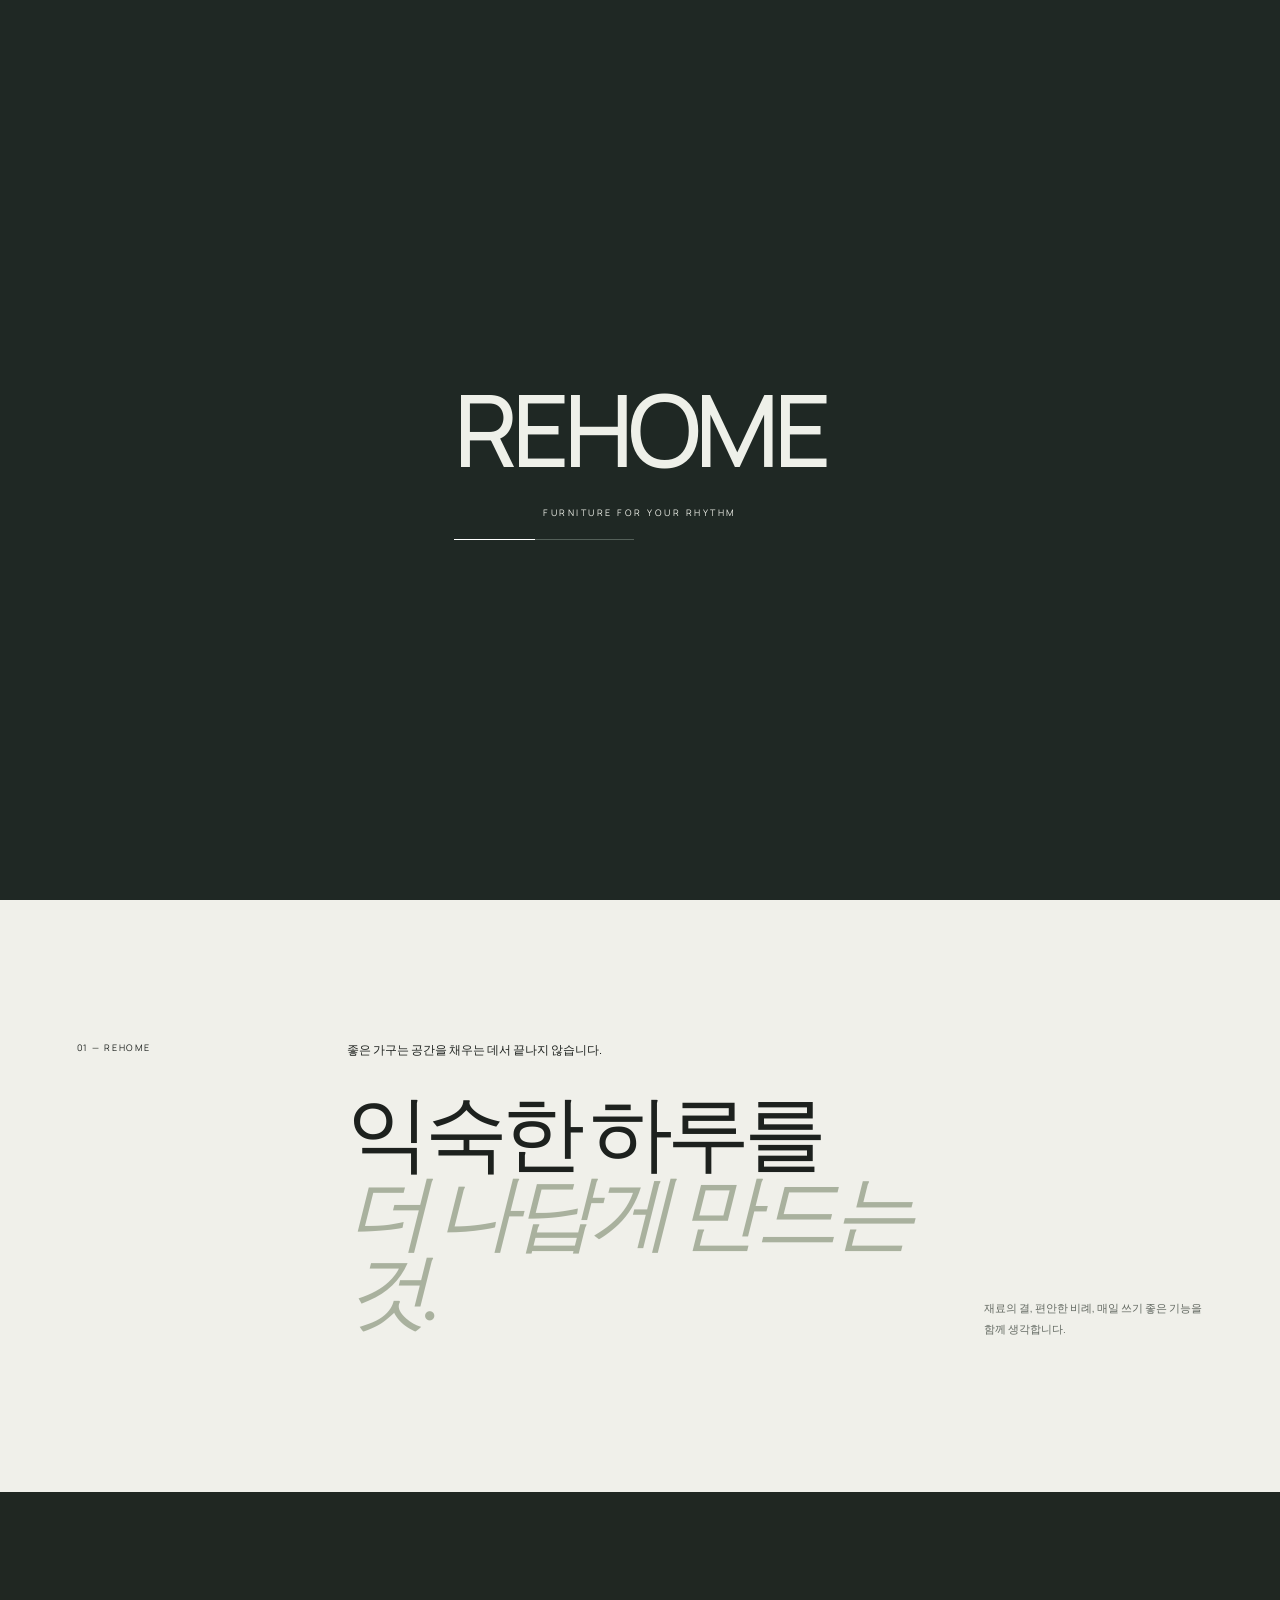
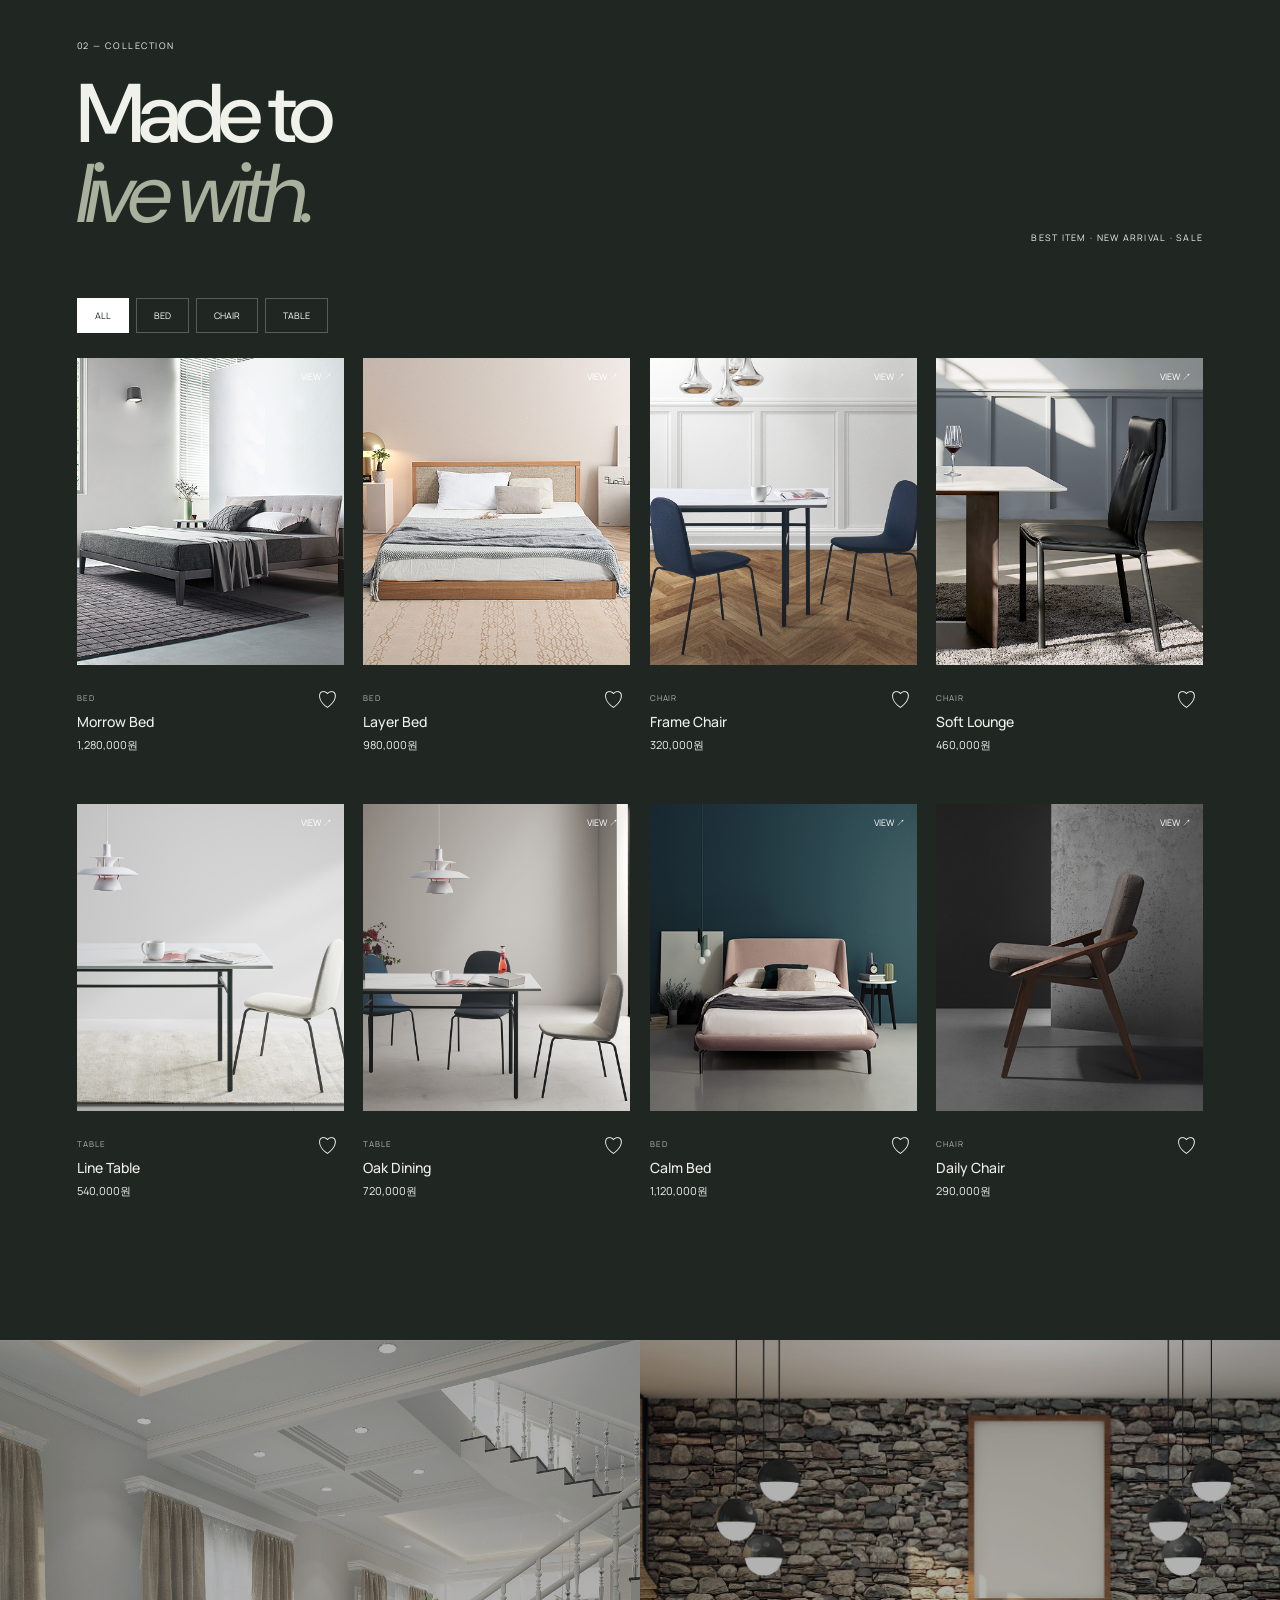
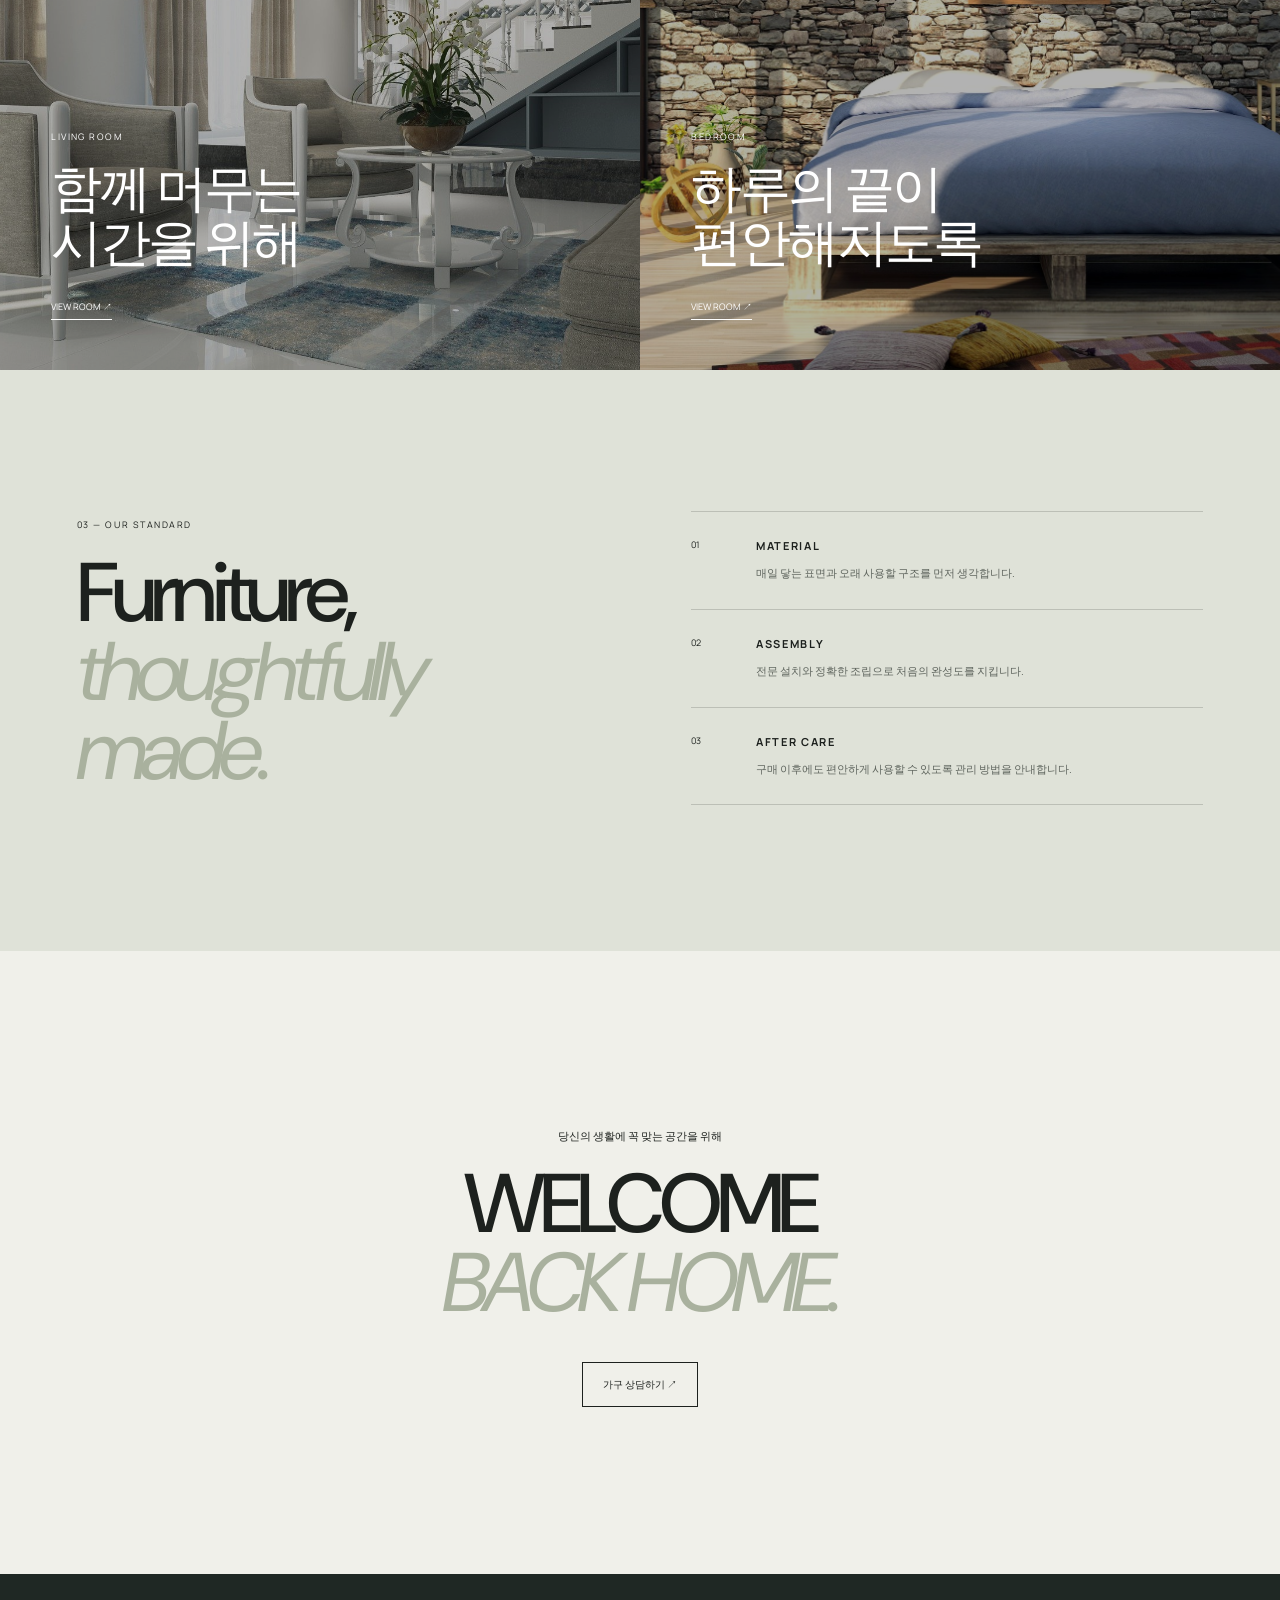
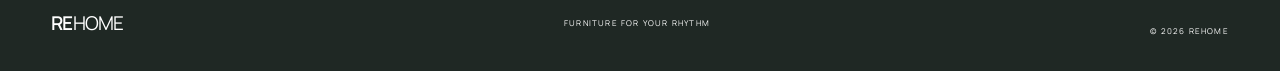
==== index.html @ 57d4fcdf "Deploy restored ReHome shopping flow" ====
<!doctype html><html lang="ko"><head><meta charset="UTF-8"><meta name="viewport" content="width=device-width,initial-scale=1"><meta name="description" content="일상에 자연스럽게 머무는 가구, REHOME 포트폴리오 쇼케이스"><title>REHOME — Furniture for your rhythm</title><link rel="stylesheet" href="styles.css"></head><body>
<div class="loader" aria-hidden="true"><div><strong>REHOME</strong><p>FURNITURE FOR YOUR RHYTHM</p><i></i></div></div>
<header><a class="logo" href="#top">RE<span>HOME</span></a><nav aria-label="주요 메뉴"><a href="#collection">COLLECTION</a><a href="#rooms">ROOMS</a><a href="#story">OUR STORY</a></nav><div class="header-actions"><button class="saved-open" type="button" aria-label="찜 목록 보기">WISHLIST <span>0</span></button><button class="cart-open" type="button" aria-label="장바구니 열기">CART <span>0</span></button><button class="menu" type="button" aria-label="모바일 메뉴 열기">MENU</button></div></header>
<div class="mobile-nav" aria-hidden="true"><button type="button">CLOSE ×</button><nav><a href="#collection">COLLECTION</a><a href="#rooms">ROOMS</a><a href="#story">OUR STORY</a></nav></div>
<main>
  <section class="hero" id="top"><img src="assets/main4.jpg" alt="REHOME 거실 컬렉션"><div class="shade"></div><div class="hero-copy"><span>REHOME · LIVING COLLECTION</span><h1>MAKE ROOM<br>FOR <em>YOUR LIFE.</em></h1><p>집이 나다운 리듬을 찾는 곳이 되도록.<br>오래 머물고 싶은 가구를 제안합니다.</p><a href="#collection">SHOP THE COLLECTION ↓</a></div><div class="hero-note">DESIGNED FOR<br>EVERYDAY LIVING</div></section>
  <section class="intro" id="story"><span>01 — REHOME</span><div><p>좋은 가구는 공간을 채우는 데서 끝나지 않습니다.</p><h2>익숙한 하루를<br><em>더 나답게 만드는 것.</em></h2></div><p class="intro-note">재료의 결, 편안한 비례, 매일 쓰기 좋은 기능을 함께 생각합니다.</p></section>
  <section class="collection" id="collection"><div class="section-head"><div><span>02 — COLLECTION</span><h2>Made to<br><em>live with.</em></h2></div><p>BEST ITEM · NEW ARRIVAL · SALE</p></div><div class="filters" role="group" aria-label="상품 필터"><button class="active" data-filter="ALL">ALL</button><button data-filter="BED">BED</button><button data-filter="CHAIR">CHAIR</button><button data-filter="TABLE">TABLE</button></div><div class="product-grid" aria-live="polite"></div></section>
  <section class="rooms" id="rooms"><article><img src="assets/livingroom1.jpg" alt="거실 가구 스타일링" loading="lazy"><div><span>LIVING ROOM</span><h3>함께 머무는<br>시간을 위해</h3><button type="button" data-room="LIVING">VIEW ROOM ↗</button></div></article><article><img src="assets/bedroom1.jpg" alt="침실 가구 스타일링" loading="lazy"><div><span>BEDROOM</span><h3>하루의 끝이<br>편안해지도록</h3><button type="button" data-room="BED">VIEW ROOM ↗</button></div></article></section>
  <section class="promise"><div><span>03 — OUR STANDARD</span><h2>Furniture,<br><em>thoughtfully made.</em></h2></div><ol><li><span>01</span><div><h3>MATERIAL</h3><p>매일 닿는 표면과 오래 사용할 구조를 먼저 생각합니다.</p></div></li><li><span>02</span><div><h3>ASSEMBLY</h3><p>전문 설치와 정확한 조립으로 처음의 완성도를 지킵니다.</p></div></li><li><span>03</span><div><h3>AFTER CARE</h3><p>구매 이후에도 편안하게 사용할 수 있도록 관리 방법을 안내합니다.</p></div></li></ol></section>
  <section class="closing"><p>당신의 생활에 꼭 맞는 공간을 위해</p><h2>WELCOME<br><em>BACK HOME.</em></h2><a href="mailto:rlaqja9199@naver.com?subject=REHOME%20Furniture%20Consultation">가구 상담하기 ↗</a></section>
</main>
<footer><a class="logo" href="#top">RE<span>HOME</span></a><p>FURNITURE FOR YOUR RHYTHM</p><span>© 2026 REHOME</span></footer>
<div class="product-modal" aria-hidden="true"><button class="modal-bg" type="button" aria-label="닫기"></button><div class="modal-card"><button class="modal-close" type="button">CLOSE ×</button><img src="" alt=""><div><a class="detail-back" href="#collection">← COLLECTION</a><span></span><h2></h2><p class="modal-price"></p><small>공간과 생활 방식에 맞는 배치와 제품 조합을 상담해드립니다.</small><div class="quantity"><button type="button" data-qty="minus" aria-label="수량 줄이기">−</button><output>1</output><button type="button" data-qty="plus" aria-label="수량 늘리기">＋</button></div><div class="modal-actions"><button class="modal-save" type="button">♡ WISHLIST</button><button class="add-cart" type="button">ADD TO CART</button></div></div></div></div>
<aside class="cart-drawer" aria-hidden="true"><div class="cart-head"><div><span>SHOPPING BAG</span><h2>장바구니</h2></div><button class="cart-close" type="button" aria-label="장바구니 닫기">CLOSE ×</button></div><div class="cart-items"></div><div class="cart-empty"><p>장바구니가 비어 있습니다.</p><a href="#collection">상품 둘러보기</a></div><div class="cart-summary"><div><span>상품 합계</span><strong class="cart-subtotal">0원</strong></div><p>배송비는 포트폴리오 데모에서 계산하지 않습니다.</p><button class="checkout" type="button">주문 확인</button></div></aside><button class="cart-overlay" type="button" aria-label="장바구니 닫기"></button>
<div class="toast" role="status" aria-live="polite"></div><script src="app.js"></script></body></html>
---- styles.css ----
@import url('https://fonts.googleapis.com/css2?family=DM+Sans:wght@400;500;600&family=Manrope:wght@400;500;600&display=swap');:root{--ink:#1d211e;--paper:#f0f0ea;--sage:#a9b19e;--line:rgba(29,33,30,.18)}*{box-sizing:border-box}html{scroll-behavior:smooth}body{margin:0;min-width:320px;background:var(--paper);color:var(--ink);font-family:Manrope,'Noto Sans KR',sans-serif}body.locked{overflow:hidden}a{color:inherit;text-decoration:none}button{font:inherit}img{display:block;max-width:100%}.loader{position:fixed;inset:0;z-index:100;display:grid;place-items:center;background:#1f2824;color:#eef0e9;transition:opacity .8s,visibility .8s}.loader.hidden{opacity:0;visibility:hidden}.loader div{text-align:center}.loader strong{font-size:clamp(42px,8vw,100px);font-weight:500;letter-spacing:-.06em}.loader p{font-size:9px;letter-spacing:.28em}.loader i{display:block;width:180px;height:1px;margin-top:20px;background:#546059;overflow:hidden}.loader i:after{content:'';display:block;width:45%;height:100%;background:#fff;animation:loading 2s ease-in-out}@keyframes loading{from{transform:translateX(-110%)}to{transform:translateX(230%)}}header{position:absolute;z-index:20;top:0;left:0;right:0;display:grid;grid-template-columns:1fr auto 1fr;align-items:center;padding:24px clamp(18px,4vw,60px);border-bottom:1px solid rgba(255,255,255,.3);color:#fff}.logo{font-size:19px;font-weight:600;letter-spacing:-.04em}.logo span{font-weight:400}header nav{display:flex;gap:30px;font-size:9px;letter-spacing:.15em}.header-actions{justify-self:end}.saved-open,.menu{border:0;background:none;color:inherit;font-size:9px;letter-spacing:.12em;cursor:pointer}.saved-open span{display:inline-grid;place-items:center;width:20px;height:20px;margin-left:6px;border:1px solid currentColor;border-radius:50%}.menu{display:none}.mobile-nav{position:fixed;inset:0;z-index:50;display:flex;visibility:hidden;flex-direction:column;padding:25px;background:#1f2824;color:#fff;opacity:0;transition:.35s}.mobile-nav.open{visibility:visible;opacity:1}.mobile-nav>button{align-self:flex-end;border:0;background:none;color:#fff}.mobile-nav nav{display:flex;flex:1;flex-direction:column;justify-content:center;gap:20px;font-size:12vw}.hero{position:relative;height:100svh;min-height:680px;background:#333;color:#fff}.hero>img{width:100%;height:100%;object-fit:cover}.shade{position:absolute;inset:0;background:linear-gradient(90deg,rgba(10,16,13,.7),rgba(10,16,13,.06) 65%),linear-gradient(0deg,rgba(0,0,0,.32),transparent 45%)}.hero-copy{position:absolute;left:clamp(20px,7vw,105px);top:50%;transform:translateY(-40%)}.hero-copy>span,.hero-note{font-size:9px;letter-spacing:.18em}.hero h1,.intro h2,.collection h2,.promise h2,.closing h2{margin:20px 0;font-family:'DM Sans',sans-serif;font-size:clamp(58px,9.2vw,140px);font-weight:500;line-height:.83;letter-spacing:-.07em}.hero h1 em,.intro h2 em,.collection h2 em,.promise h2 em,.closing h2 em{font-weight:400;color:var(--sage)}.hero-copy p{font-size:12px;line-height:1.9}.hero-copy a{display:inline-block;margin-top:20px;font-size:9px;letter-spacing:.13em}.hero-note{position:absolute;right:clamp(20px,4vw,60px);bottom:35px}.intro,.collection,.promise{padding:clamp(80px,11vw,160px) clamp(18px,6vw,90px)}.intro{display:grid;grid-template-columns:.45fr 1.2fr .45fr;gap:4vw;align-items:start}.intro>span,.section-head span,.promise>div>span{font-size:9px;letter-spacing:.17em}.intro>div>p{margin:0 0 35px;font-size:12px}.intro h2,.collection h2,.promise h2,.closing h2{font-size:clamp(42px,6.5vw,96px);line-height:.95}.intro-note{align-self:end;color:#626861;font-size:11px;line-height:1.9}.collection{background:#202722;color:#eff1ea}.section-head{display:flex;justify-content:space-between;align-items:end}.section-head p{font-size:9px;letter-spacing:.14em}.filters{display:flex;gap:7px;margin:45px 0 25px}.filters button{padding:10px 17px;border:1px solid rgba(255,255,255,.25);background:transparent;color:#fff;font-size:9px;cursor:pointer}.filters button.active{background:#fff;color:#202722}.product-grid{display:grid;grid-template-columns:repeat(4,1fr);gap:4vw 1.5vw}.product-image{position:relative;width:100%;padding:0;border:0;background:#485049;overflow:hidden;cursor:pointer}.product-image img{width:100%;aspect-ratio:1/1.15;object-fit:cover;transition:transform .7s}.product-image:hover img{transform:scale(1.035)}.product-image i{position:absolute;right:12px;top:12px;color:#fff;font-size:9px;font-style:normal}.product-meta{display:flex;justify-content:space-between;padding-top:14px}.product-meta span{font-size:8px;color:#aeb5ad;letter-spacing:.12em}.product-meta h3{margin:6px 0;font-size:14px;font-weight:500}.product-meta p{margin:0;font-size:11px}.product-meta button{align-self:start;border:0;background:none;color:#fff;font-size:21px;cursor:pointer}.product-meta button.active{color:#c6d2b7}.rooms{display:grid;grid-template-columns:1fr 1fr}.rooms article{position:relative;min-height:70vh;color:#fff;overflow:hidden}.rooms img{width:100%;height:100%;object-fit:cover;filter:brightness(.7);transition:transform .8s}.rooms article:hover img{transform:scale(1.025)}.rooms article>div{position:absolute;left:8%;bottom:8%}.rooms span{font-size:9px;letter-spacing:.16em}.rooms h3{margin:15px 0 25px;font-size:clamp(32px,4vw,62px);font-weight:500;line-height:1.05;letter-spacing:-.05em}.rooms button{padding:0 0 5px;border:0;border-bottom:1px solid;background:none;color:#fff;font-size:9px;cursor:pointer}.promise{display:grid;grid-template-columns:1fr 1fr;gap:8vw;background:#dfe2d8}.promise ol{margin:0;padding:0;list-style:none}.promise li{display:grid;grid-template-columns:50px 1fr;gap:15px;padding:26px 0;border-top:1px solid var(--line)}.promise li:last-child{border-bottom:1px solid var(--line)}.promise li>span{font-size:9px}.promise h3{margin:0 0 10px;font-size:11px;letter-spacing:.15em}.promise p{margin:0;color:#5e645d;font-size:11px;line-height:1.8}.closing{padding:clamp(90px,13vw,190px) 20px;text-align:center}.closing p{font-size:11px}.closing a{display:inline-block;margin-top:20px;padding:14px 20px;border:1px solid;font-size:10px}footer{display:flex;justify-content:space-between;align-items:end;padding:35px clamp(18px,4vw,60px);background:#1f2824;color:#fff}footer p,footer>span{font-size:8px;letter-spacing:.15em}.product-modal{position:fixed;inset:0;z-index:70;display:grid;visibility:hidden;place-items:center;padding:20px;opacity:0;transition:.3s}.product-modal.open{visibility:visible;opacity:1}.modal-bg{position:absolute;inset:0;border:0;background:rgba(10,14,12,.8)}.modal-card{position:relative;z-index:1;display:grid;grid-template-columns:1fr .8fr;width:min(840px,100%);max-height:88vh;background:#f0f0ea;overflow:auto}.modal-card>img{width:100%;height:100%;max-height:82vh;object-fit:cover}.modal-card>div{display:flex;flex-direction:column;justify-content:center;padding:clamp(30px,5vw,65px)}.modal-card>div>span{font-size:9px;letter-spacing:.15em}.modal-card h2{margin:15px 0 8px;font-size:38px;letter-spacing:-.04em}.modal-price{font-size:14px}.modal-card small{margin:30px 0;color:#60655f;line-height:1.8}.modal-save{width:max-content;padding:12px 17px;border:1px solid;background:transparent;cursor:pointer}.modal-close{position:absolute;right:14px;top:14px;z-index:2;border:0;background:none;font-size:9px;cursor:pointer}.toast{position:fixed;z-index:90;left:50%;bottom:25px;padding:11px 16px;background:#1f2824;color:#fff;font-size:10px;transform:translate(-50%,20px);opacity:0;transition:.3s}.toast.show{transform:translate(-50%,0);opacity:1}@media(max-width:900px){header{grid-template-columns:1fr auto}header nav,.saved-open{display:none}.menu{display:block}.intro{grid-template-columns:1fr}.intro-note{max-width:400px}.product-grid{grid-template-columns:repeat(2,1fr)}.promise{grid-template-columns:1fr}.modal-card{grid-template-columns:1fr 1fr}}@media(max-width:560px){header{padding:18px}.hero{min-height:620px}.hero h1{font-size:18vw}.hero-copy{top:48%}.intro,.collection,.promise{padding:75px 18px}.section-head{display:block}.section-head p{margin-top:25px}.filters{overflow-x:auto}.filters button{white-space:nowrap}.product-grid{grid-template-columns:1fr;gap:45px}.rooms{grid-template-columns:1fr}.rooms article{min-height:68vh}.closing h2{font-size:14vw}footer{align-items:start;gap:20px;flex-direction:column}.modal-card{display:block}.modal-card>img{height:45vh}}

.cart-open{border:0;background:none;color:inherit;font-size:9px;letter-spacing:.12em;cursor:pointer}.cart-open span{display:inline-grid;place-items:center;width:20px;height:20px;margin-left:6px;border:1px solid currentColor;border-radius:50%}.detail-back{width:max-content;margin-bottom:22px;font-size:9px;letter-spacing:.12em}.quantity{display:grid;grid-template-columns:38px 48px 38px;width:max-content;margin:4px 0 18px;border:1px solid var(--line)}.quantity button,.quantity output{display:grid;place-items:center;height:38px;border:0;background:transparent}.quantity button{cursor:pointer}.modal-actions{display:flex;gap:8px}.modal-actions button{min-height:42px;padding:0 16px;border:1px solid var(--ink);cursor:pointer}.modal-actions .add-cart{background:var(--ink);color:#fff}.cart-drawer{position:fixed;z-index:85;top:0;right:0;display:flex;width:min(480px,100%);height:100%;flex-direction:column;padding:28px;background:var(--paper);transform:translateX(102%);transition:transform .45s cubic-bezier(.76,0,.24,1)}.cart-drawer.open{transform:translateX(0)}.cart-head{display:flex;align-items:start;justify-content:space-between;padding-bottom:22px;border-bottom:1px solid var(--line)}.cart-head span{font-size:9px;letter-spacing:.15em}.cart-head h2{margin:7px 0 0;font-size:27px}.cart-close{border:0;background:none;font-size:9px;cursor:pointer}.cart-items{flex:1;overflow:auto}.cart-item{display:grid;grid-template-columns:100px 1fr;gap:16px;padding:18px 0;border-bottom:1px solid var(--line)}.cart-item img{width:100px;height:120px;object-fit:cover}.cart-item span{font-size:8px;letter-spacing:.13em;color:#697068}.cart-item h3{margin:7px 0;font-size:15px}.cart-item p{margin:0;font-size:11px}.cart-item-actions{display:flex;align-items:center;gap:8px;margin-top:16px}.cart-item-actions button,.cart-item-actions output{display:grid;place-items:center;min-width:26px;height:26px;border:1px solid var(--line);background:transparent;font-size:10px}.cart-item-actions button{cursor:pointer}.cart-item-actions .remove{margin-left:auto;border:0;text-decoration:underline}.cart-empty{display:grid;flex:1;place-items:center;text-align:center}.cart-empty p{color:#6b716a;font-size:12px}.cart-empty a{font-size:10px;text-decoration:underline}.cart-summary{padding-top:20px;border-top:1px solid var(--line)}.cart-summary>div{display:flex;justify-content:space-between}.cart-summary span,.cart-summary p{font-size:10px}.cart-summary p{color:#71766f}.checkout{width:100%;height:48px;margin-top:10px;border:0;background:var(--ink);color:#fff;cursor:pointer}.cart-overlay{position:fixed;inset:0;z-index:80;visibility:hidden;border:0;background:rgba(12,16,13,.6);opacity:0;transition:.35s}.cart-overlay.open{visibility:visible;opacity:1}.no-products{grid-column:1/-1;padding:80px 0;color:#b6bdb5;text-align:center;font-size:12px}@media(max-width:900px){.cart-open{display:inline-block}.header-actions{display:flex;align-items:center;gap:8px}}@media(max-width:560px){.modal-actions{display:grid}.cart-drawer{padding:20px}.cart-item{grid-template-columns:82px 1fr}.cart-item img{width:82px;height:100px}}
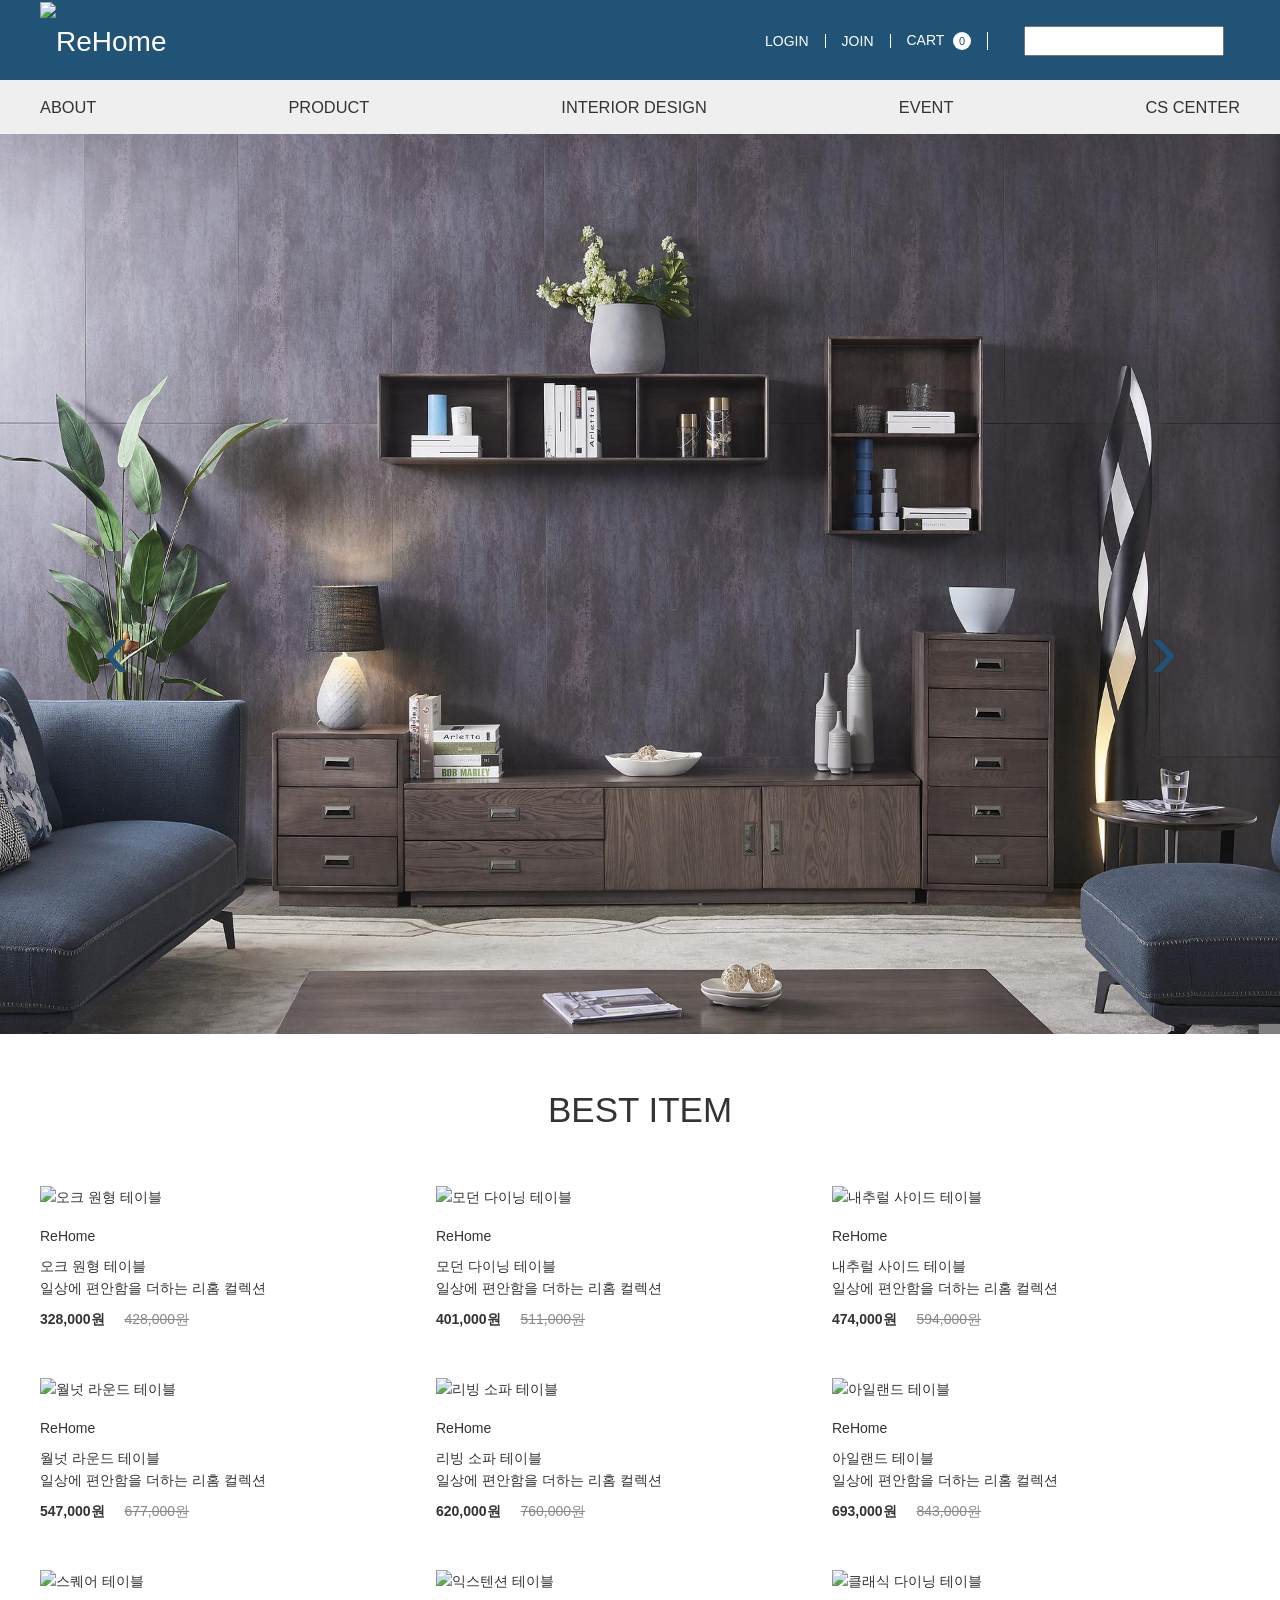
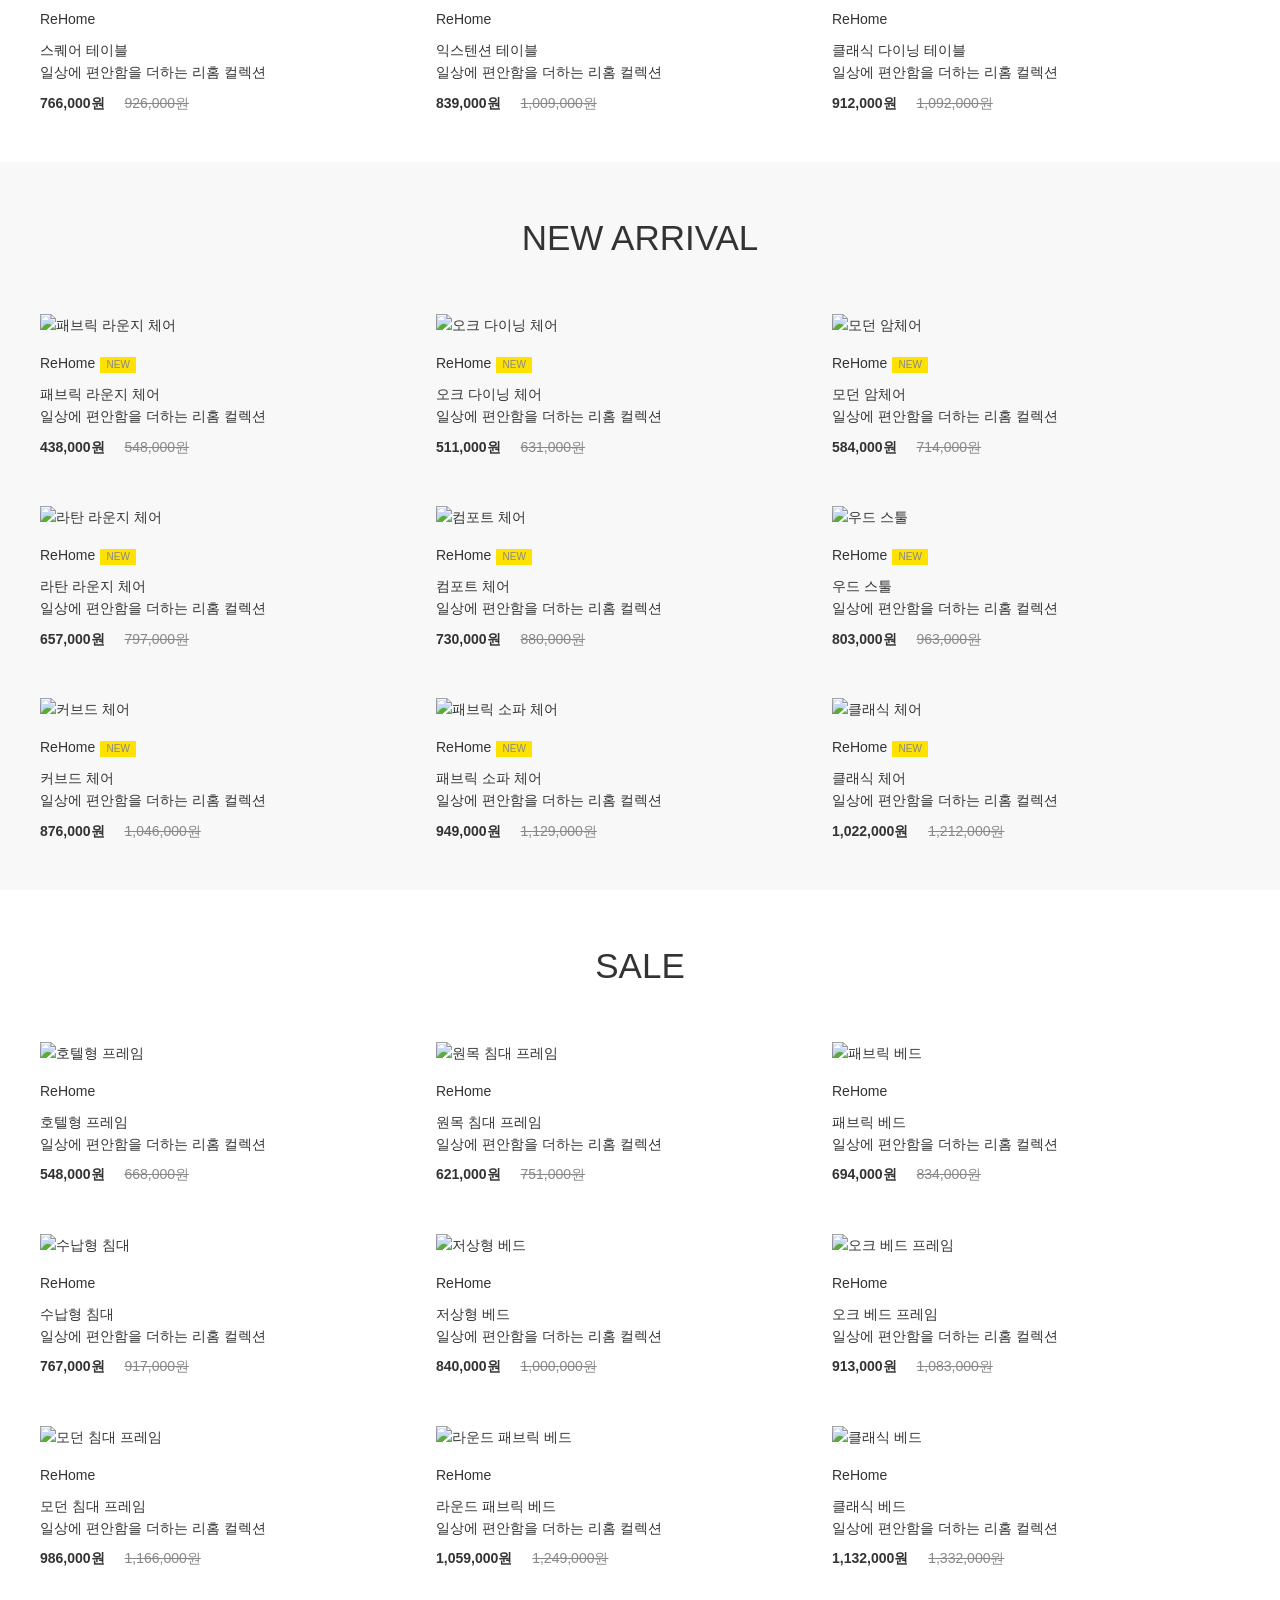
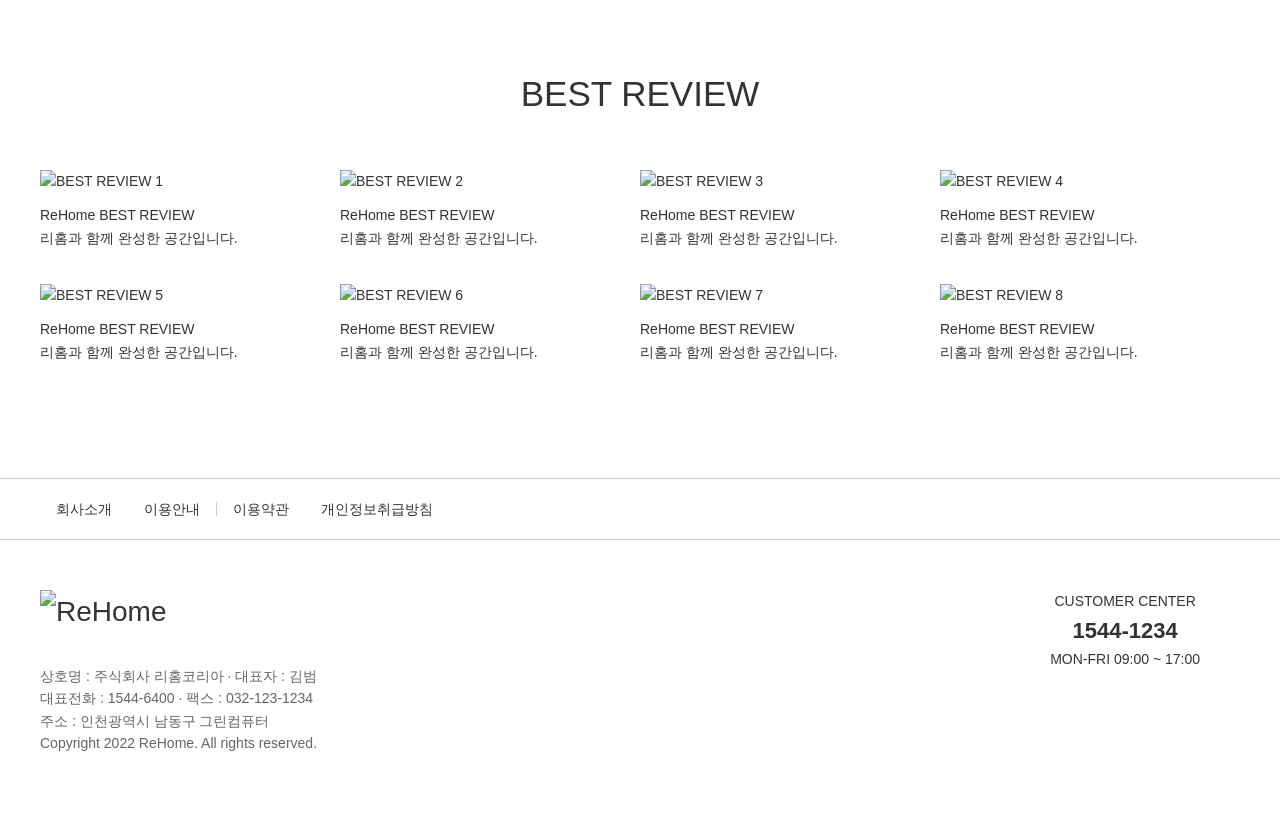
==== commit a410af58: "Restore original ReHome storefront" ====
--- a/index.html
+++ b/index.html
@@ -1,16 +1,6 @@
-<!doctype html><html lang="ko"><head><meta charset="UTF-8"><meta name="viewport" content="width=device-width,initial-scale=1"><meta name="description" content="일상에 자연스럽게 머무는 가구, REHOME 포트폴리오 쇼케이스"><title>REHOME — Furniture for your rhythm</title><link rel="stylesheet" href="styles.css"></head><body>
-<div class="loader" aria-hidden="true"><div><strong>REHOME</strong><p>FURNITURE FOR YOUR RHYTHM</p><i></i></div></div>
-<header><a class="logo" href="#top">RE<span>HOME</span></a><nav aria-label="주요 메뉴"><a href="#collection">COLLECTION</a><a href="#rooms">ROOMS</a><a href="#story">OUR STORY</a></nav><div class="header-actions"><button class="saved-open" type="button" aria-label="찜 목록 보기">WISHLIST <span>0</span></button><button class="cart-open" type="button" aria-label="장바구니 열기">CART <span>0</span></button><button class="menu" type="button" aria-label="모바일 메뉴 열기">MENU</button></div></header>
-<div class="mobile-nav" aria-hidden="true"><button type="button">CLOSE ×</button><nav><a href="#collection">COLLECTION</a><a href="#rooms">ROOMS</a><a href="#story">OUR STORY</a></nav></div>
-<main>
-  <section class="hero" id="top"><img src="assets/main4.jpg" alt="REHOME 거실 컬렉션"><div class="shade"></div><div class="hero-copy"><span>REHOME · LIVING COLLECTION</span><h1>MAKE ROOM<br>FOR <em>YOUR LIFE.</em></h1><p>집이 나다운 리듬을 찾는 곳이 되도록.<br>오래 머물고 싶은 가구를 제안합니다.</p><a href="#collection">SHOP THE COLLECTION ↓</a></div><div class="hero-note">DESIGNED FOR<br>EVERYDAY LIVING</div></section>
-  <section class="intro" id="story"><span>01 — REHOME</span><div><p>좋은 가구는 공간을 채우는 데서 끝나지 않습니다.</p><h2>익숙한 하루를<br><em>더 나답게 만드는 것.</em></h2></div><p class="intro-note">재료의 결, 편안한 비례, 매일 쓰기 좋은 기능을 함께 생각합니다.</p></section>
-  <section class="collection" id="collection"><div class="section-head"><div><span>02 — COLLECTION</span><h2>Made to<br><em>live with.</em></h2></div><p>BEST ITEM · NEW ARRIVAL · SALE</p></div><div class="filters" role="group" aria-label="상품 필터"><button class="active" data-filter="ALL">ALL</button><button data-filter="BED">BED</button><button data-filter="CHAIR">CHAIR</button><button data-filter="TABLE">TABLE</button></div><div class="product-grid" aria-live="polite"></div></section>
-  <section class="rooms" id="rooms"><article><img src="assets/livingroom1.jpg" alt="거실 가구 스타일링" loading="lazy"><div><span>LIVING ROOM</span><h3>함께 머무는<br>시간을 위해</h3><button type="button" data-room="LIVING">VIEW ROOM ↗</button></div></article><article><img src="assets/bedroom1.jpg" alt="침실 가구 스타일링" loading="lazy"><div><span>BEDROOM</span><h3>하루의 끝이<br>편안해지도록</h3><button type="button" data-room="BED">VIEW ROOM ↗</button></div></article></section>
-  <section class="promise"><div><span>03 — OUR STANDARD</span><h2>Furniture,<br><em>thoughtfully made.</em></h2></div><ol><li><span>01</span><div><h3>MATERIAL</h3><p>매일 닿는 표면과 오래 사용할 구조를 먼저 생각합니다.</p></div></li><li><span>02</span><div><h3>ASSEMBLY</h3><p>전문 설치와 정확한 조립으로 처음의 완성도를 지킵니다.</p></div></li><li><span>03</span><div><h3>AFTER CARE</h3><p>구매 이후에도 편안하게 사용할 수 있도록 관리 방법을 안내합니다.</p></div></li></ol></section>
-  <section class="closing"><p>당신의 생활에 꼭 맞는 공간을 위해</p><h2>WELCOME<br><em>BACK HOME.</em></h2><a href="mailto:rlaqja9199@naver.com?subject=REHOME%20Furniture%20Consultation">가구 상담하기 ↗</a></section>
-</main>
-<footer><a class="logo" href="#top">RE<span>HOME</span></a><p>FURNITURE FOR YOUR RHYTHM</p><span>© 2026 REHOME</span></footer>
-<div class="product-modal" aria-hidden="true"><button class="modal-bg" type="button" aria-label="닫기"></button><div class="modal-card"><button class="modal-close" type="button">CLOSE ×</button><img src="" alt=""><div><a class="detail-back" href="#collection">← COLLECTION</a><span></span><h2></h2><p class="modal-price"></p><small>공간과 생활 방식에 맞는 배치와 제품 조합을 상담해드립니다.</small><div class="quantity"><button type="button" data-qty="minus" aria-label="수량 줄이기">−</button><output>1</output><button type="button" data-qty="plus" aria-label="수량 늘리기">＋</button></div><div class="modal-actions"><button class="modal-save" type="button">♡ WISHLIST</button><button class="add-cart" type="button">ADD TO CART</button></div></div></div></div>
-<aside class="cart-drawer" aria-hidden="true"><div class="cart-head"><div><span>SHOPPING BAG</span><h2>장바구니</h2></div><button class="cart-close" type="button" aria-label="장바구니 닫기">CLOSE ×</button></div><div class="cart-items"></div><div class="cart-empty"><p>장바구니가 비어 있습니다.</p><a href="#collection">상품 둘러보기</a></div><div class="cart-summary"><div><span>상품 합계</span><strong class="cart-subtotal">0원</strong></div><p>배송비는 포트폴리오 데모에서 계산하지 않습니다.</p><button class="checkout" type="button">주문 확인</button></div></aside><button class="cart-overlay" type="button" aria-label="장바구니 닫기"></button>
-<div class="toast" role="status" aria-live="polite"></div><script src="app.js"></script></body></html>
+<!doctype html>
+<html lang="ko"><head><meta charset="UTF-8"><meta name="viewport" content="width=device-width,initial-scale=1"><title>ReHome</title><link rel="icon" href="favicon.ico"><link rel="stylesheet" href="css/reset.css"><link rel="stylesheet" href="css/style4.css"><link rel="stylesheet" href="static-runtime.css"><script defer src="static-app.js"></script></head>
+<body data-page="home"><div class="loadingio-spinner-pulse-m0y2l903lfs"><div class="ldio-hjjz7f51i9n"><div></div><div></div><div></div></div></div><div id="wrap"><div data-rehome-header></div><main>
+  <div id="slide_wrap"><div id="slide_group_view"><div id="slide_group"><img src="images/main4.jpg" alt="" class="slide_img is-active"><img src="images/main2.png" alt="" class="slide_img"><img src="images/main3.jpg" alt="" class="slide_img"><img src="images/main1.png" alt="" class="slide_img"></div></div><div id="slide_nav"><a href="#" class="prev" aria-label="Previous">‹</a><a href="#" class="next" aria-label="Next">›</a></div></div>
+  <section><article class="inner_contents"><div class="inner"><h2>BEST ITEM</h2><ul data-products="best"></ul></div></article><article class="inner_contents"><div class="inner"><h2>NEW ARRIVAL</h2><ul data-products="new"></ul></div></article><article class="inner_contents"><div class="inner"><h2>SALE</h2><ul data-products="sale"></ul></div></article><article class="review"><h2>BEST REVIEW</h2><ul class="review-static"></ul></article></section>
+</main><div data-rehome-footer></div></div></body></html>
--- a/css/style4.css
+++ b/css/style4.css
@@ -0,0 +1,2262 @@
+@import url("https://fonts.googleapis.com/css2?family=Noto+Sans+KR:wght@300;400&family=Noto+Serif+KR&display=swap");
+@-webkit-keyframes animation1 {
+  0% {
+    width: 0;
+  }
+  100% {
+    width: 65%;
+  }
+}
+@keyframes animation1 {
+  0% {
+    width: 0;
+  }
+  100% {
+    width: 65%;
+  }
+}
+
+@-webkit-keyframes animation2 {
+  0% {
+    opacity: 0;
+  }
+  100% {
+    opacity: 1;
+  }
+}
+
+@keyframes animation2 {
+  0% {
+    opacity: 0;
+  }
+  100% {
+    opacity: 1;
+  }
+}
+
+@keyframes animation3 {
+  0% {
+    top: 2%;
+  }
+  50% {
+    top: 2.5%;
+  }
+  100% {
+    top: 2%;
+  }
+}
+/* 로딩화면 */
+@keyframes ldio-hjjz7f51i9n-1 {
+
+  0% { top: 36px; height: 128px }
+
+  50% { top: 60px; height: 80px }
+
+  100% { top: 60px; height: 80px }
+
+}
+
+@keyframes ldio-hjjz7f51i9n-2 {
+
+  0% { top: 41.99999999999999px; height: 116.00000000000001px }
+
+  50% { top: 60px; height: 80px }
+
+  100% { top: 60px; height: 80px }
+
+}
+
+@keyframes ldio-hjjz7f51i9n-3 {
+
+  0% { top: 48px; height: 104px }
+
+  50% { top: 60px; height: 80px }
+
+  100% { top: 60px; height: 80px }
+
+}
+.loadingio-spinner-pulse-m0y2l903lfs {
+  position: absolute;
+  top: 50%;
+  left: 50%;
+  transform: translate(-50%,-50%);
+  z-index: 20;
+  background: transparent;
+}
+
+.ldio-hjjz7f51i9n div { position: absolute; width: 30px; }.ldio-hjjz7f51i9n div:nth-child(1) {
+
+  left: 35px;
+
+  background: #283345;
+
+  animation: ldio-hjjz7f51i9n-1 1s cubic-bezier(0,0.5,0.5,1) infinite;
+
+  animation-delay: -0.2s
+
+}
+
+.ldio-hjjz7f51i9n div:nth-child(2) {
+
+  left: 85px;
+
+  background: #8896ae;
+
+  animation: ldio-hjjz7f51i9n-2 1s cubic-bezier(0,0.5,0.5,1) infinite;
+
+  animation-delay: -0.1s
+
+}
+
+.ldio-hjjz7f51i9n div:nth-child(3) {
+
+  left: 135px;
+
+  background: #dbe2ee;
+
+  animation: ldio-hjjz7f51i9n-3 1s cubic-bezier(0,0.5,0.5,1) infinite;
+
+  animation-delay: undefineds
+
+}
+
+ 
+
+.loadingio-spinner-pulse-m0y2l903lfs {
+
+  width: 200px;
+
+  height: 200px;
+
+  display: inline-block;
+
+  overflow: hidden;
+
+  background: #ffffff;
+
+}
+
+.ldio-hjjz7f51i9n {
+
+  width: 100%;
+
+  height: 100%;
+
+  position: relative;
+
+  transform: translateZ(0) scale(1);
+
+  backface-visibility: hidden;
+
+  transform-origin: 0 0; /* see note above */
+
+}
+
+.ldio-hjjz7f51i9n div { box-sizing: content-box; }
+/* generated by https://loading.io/ */
+
+:root {
+  --main--color: #283345;
+}
+html{
+  width: 100%;
+}
+body {
+  font-family: 'Noto Sans KR', sans-serif;
+  line-height: 1.6;
+  color: #333;
+  font-size: 14px;
+  margin: 0 auto;
+  width: 100%;
+}
+#wrap { 
+  display: none;
+  opacity: 0;
+  width: 100%;
+  overflow: hidden;
+}
+
+.inner {
+  width: 100%;
+  max-width: 1200px;
+  margin: 0 auto;
+}
+
+.innerRoad {
+  width: 100%;
+  max-width: 1200px;
+  margin: 0 auto;
+  margin-top: 50px;
+  padding: 8px 0;
+  text-align: right;
+}
+
+header {
+  background-color: var(--main--color);
+  color: #fff;
+  height: 80px;
+  line-height: 80px;
+}
+
+header .inner {
+  display: -webkit-box;
+  display: -ms-flexbox;
+  display: flex;
+  -webkit-box-pack: justify;
+      -ms-flex-pack: justify;
+          justify-content: space-between;
+  -webkit-box-align: center;
+      -ms-flex-align: center;
+          align-items: center;
+}
+header .menu {
+  display: none;
+}
+header .inner h1 img {
+  vertical-align: middle;
+}
+
+header .inner ul {
+  display: -webkit-box;
+  display: -ms-flexbox;
+  display: flex;
+  -webkit-box-pack: justify;
+      -ms-flex-pack: justify;
+          justify-content: space-between;
+  -webkit-box-align: center;
+      -ms-flex-align: center;
+          align-items: center;
+}
+
+header .inner ul li {
+  padding: 0 16px;
+  line-height: 14px;
+}
+
+header .inner ul li:not(:last-child) {
+  border-right: 1px solid #fff;
+}
+
+main {
+  position: relative;
+}
+
+main nav {
+  position: fixed;
+  background: #EFEFEF;
+  width: 100%;
+  top: 80px;
+  z-index: 10;
+}
+
+main nav.on {
+  opacity: 0.6;
+}
+
+main nav:hover {
+  opacity: 1;
+}
+
+main nav #navBar {
+  display: -webkit-box;
+  display: -ms-flexbox;
+  display: flex;
+  -webkit-box-orient: horizontal;
+  -webkit-box-direction: normal;
+      -ms-flex-direction: row;
+          flex-direction: row;
+  -webkit-box-pack: justify;
+      -ms-flex-pack: justify;
+          justify-content: space-between;
+  -ms-flex-wrap: nowrap;
+      flex-wrap: nowrap;
+  -webkit-box-align: center;
+      -ms-flex-align: center;
+          align-items: center;
+  padding: 14px 0;
+  width: 100%;
+}
+
+main nav #navBar .menuList {
+  position: relative;
+}
+
+main nav #navBar .menuList:hover .hideMenu {
+  display: block;
+}
+
+main nav #navBar .menuList:hover::after {
+  display: block;
+  /* z-index: 15; */
+}
+
+main nav #navBar .menuList::after {
+  content: "";
+  display: block;
+  position: absolute;
+  width: 100%;
+  height: 2px;
+  background: #205375;
+  bottom: -10px;
+  display: none;
+}
+
+main nav #navBar .menuList .hideMenu {
+  position: absolute;
+  width: 200px;
+  height: auto;
+  background: #EFEFEF;
+  padding: 30px;
+  top: 20px;
+  left: -30px;
+  display: none;
+}
+
+main nav #navBar .menuList .hideMenu li {
+  padding: 10px 0;
+}
+
+main #slide_wrap {
+  width: 100%;
+  height: 100vh;
+  display: -webkit-box;
+  display: -ms-flexbox;
+  display: flex;
+  -webkit-box-pack: center;
+      -ms-flex-pack: center;
+          justify-content: center;
+  -webkit-box-align: center;
+      -ms-flex-align: center;
+          align-items: center;
+  overflow: hidden;
+  position: relative;
+}
+
+main #slide_wrap #slide_group_view {
+  position: relative;
+  width: 100%;
+  height: 100%;
+}
+
+main #slide_wrap #slide_group {
+  width: 100%;
+  height: 100%;
+  position: absolute;
+  top: 0;
+  left: 0;
+  -webkit-transition: 0.5s;
+  transition: 0.5s;
+  -webkit-transition-duration: 0.8s;
+          transition-duration: 0.8s;
+}
+
+main #slide_wrap .slide_img {
+  width: 100%;
+  height: 100%;
+  position: absolute;
+  top: 50%;
+  left: 0;
+  -webkit-transform: translateY(-50%);
+          transform: translateY(-50%);
+}
+
+main #slide_wrap #slide_nav {
+  position: absolute;
+  left: 50%;
+  top: 50%;
+  -webkit-transform: translate(-50%, -50%);
+          transform: translate(-50%, -50%);
+  width: 100%;
+}
+
+main #slide_wrap #slide_nav a {
+  font-size: 82px;
+}
+
+main #slide_wrap #slide_nav .prev {
+  position: absolute;
+  top: 50%;
+  left: 8%;
+  color: var(--main--color);
+}
+main #slide_wrap #slide_nav .prev:hover {
+  transform: scale(1.2);
+  transition: 0.4s;
+}
+
+main #slide_wrap #slide_nav .next {
+  position: absolute;
+  top: 50%;
+  right: 8%;
+  color: var(--main--color);
+}
+main #slide_wrap #slide_nav .next:hover {
+  transform: scale(1.2);
+  transition: 0.4s cubic-bezier(0.175, 0.885, 0.32, 1.275);
+}
+
+main aside {
+  position: fixed;
+  z-index: 2;
+  top: 35%;
+  right: 0;
+  margin: 0 20px;
+  width: 100px;
+  display: -webkit-box;
+  display: -ms-flexbox;
+  display: flex;
+  -webkit-box-orient: vertical;
+  -webkit-box-direction: normal;
+      -ms-flex-direction: column;
+          flex-direction: column;
+  -webkit-box-pack: center;
+      -ms-flex-pack: center;
+          justify-content: center;
+  -ms-flex-wrap: nowrap;
+      flex-wrap: nowrap;
+  -webkit-box-align: center;
+      -ms-flex-align: center;
+          align-items: center;
+}
+
+main aside h4 {
+  text-align: center;
+  font-weight: bold;
+}
+
+main aside ul {
+  width: 100%;
+}
+
+main aside ul li {
+  width: 100%;
+  padding: 5.33333px;
+}
+
+main aside ul li img {
+  width: 100%;
+}
+
+main aside button {
+  outline: none;
+  background: #b6b6b6;
+  border: none;
+  padding: 4px 10px;
+  color: #fff;
+  cursor: pointer;
+}
+
+main .inner_contents #tableMainImg {
+  background: url("../images/main_table.png") no-repeat center 45%/cover;
+  width: 100%;
+  height: 500px;
+}
+
+main .inner_contents #tableMainImg > p {
+  color: #fff;
+  text-shadow: 3px 3px 5px black;
+  padding-top: 50px;
+  font-size: 56px;
+}
+
+main .inner_contents #chairMainImg {
+  background: url("../images/main_chair.png") no-repeat center 45%/cover;
+  width: 100%;
+  height: 500px;
+}
+
+main .inner_contents #chairMainImg > p {
+  color: #fff;
+  text-shadow: 3px 3px 5px black;
+  padding-top: 50px;
+  font-size: 56px;
+}
+
+main .inner_contents #bedMainImg {
+  background: url("../images/main_bed.png") no-repeat center 45%/cover;
+  width: 100%;
+  height: 500px;
+}
+
+main .inner_contents #bedMainImg > p {
+  color: #fff;
+  text-shadow: 3px 3px 5px black;
+  padding-top: 50px;
+  font-size: 56px;
+}
+
+main .inner_contents h2 {
+  text-align: center;
+  padding: 48px 0;
+  font-size: 35px;
+}
+
+main .inner_contents ul {
+  display: -webkit-box;
+  display: -ms-flexbox;
+  display: flex;
+  -webkit-box-orient: horizontal;
+  -webkit-box-direction: normal;
+      -ms-flex-direction: row;
+          flex-direction: row;
+  -webkit-box-pack: justify;
+      -ms-flex-pack: justify;
+          /* justify-content: space-between; */
+  -ms-flex-wrap: wrap;
+      flex-wrap: wrap;
+  -webkit-box-align: center;
+      -ms-flex-align: center;
+          align-items: center;
+  width: 100%;
+}
+
+main .inner_contents ul li {
+  width: 30%;
+  margin-bottom: 48px;
+}
+main .inner_contents ul li:nth-child(3n+2){
+  margin-left: 3%;
+  margin-right: 3%;
+}
+
+main .inner_contents ul li .hideImg {
+  overflow: hidden;
+}
+
+main .inner_contents ul li .hideImg img {
+  width: 100%;
+}
+
+main .inner_contents ul li:hover .hideImg img {
+  -webkit-transform: scale(1.1);
+          transform: scale(1.1);
+  -webkit-transition: 0.5s;
+  transition: 0.5s;
+}
+/* main .inner_contents ul li:hover img {
+  -webkit-transform: scale(1.1);
+          transform: scale(1.1);
+  -webkit-transition: 0.5s;
+  transition: 0.5s;
+} */
+
+main .inner_contents ul li .text {
+  margin-top: 16px;
+}
+
+main .inner_contents ul li .text h4 {
+  margin-bottom: 8px;
+}
+/* best -span (주문폭주) */
+main .inner_contents ul li .text h4 .orderEx {
+  margin-left: 5px;
+}
+main .inner_contents ul li .text h4 .orderEx img {
+  vertical-align: middle;
+}
+/* new Arrival 신상 -span */
+main .inner_contents ul li .text h4 .newItem {
+  background: rgb(255, 225, 0);
+  color: #888;
+  /* text-shadow: 1px 1px 1px #333; */
+  margin-left: 5px;
+  display: inline-block;
+  width: 36px;
+  height: 16px;
+  text-align: center;
+  font-size: 10px;
+}
+
+main .inner_contents ul li .text .price {
+  font-weight: 600;
+  margin-top: 8px;
+}
+
+main .inner_contents ul li .text .price span {
+  font-weight: 500;
+  margin-left: 16px;
+  text-decoration: line-through;
+  color: #888;
+}
+
+/* 세일상품 상품가격 color */
+main .inner_contents ul li .text .saleItem {
+  font-weight: 600;
+  margin-top: 8px;
+  color: red;
+}
+main .inner_contents ul li .text .saleItem span {
+  font-weight: 500;
+  margin-left: 16px;
+  text-decoration: line-through;
+  color: #888;
+}
+
+main .inner_contents:nth-child(2) {
+  background-color: #f8f8f8;
+}
+
+main .review h2 {
+  text-align: center;
+  padding: 48px 0;
+  font-size: 35px;
+}
+
+main .review ul {
+  display: -webkit-box;
+  display: -ms-flexbox;
+  display: flex;
+  -webkit-box-orient: horizontal;
+  -webkit-box-direction: normal;
+      -ms-flex-direction: row;
+          flex-direction: row;
+  -webkit-box-pack: justify;
+      -ms-flex-pack: justify;
+          justify-content: space-between;
+  -ms-flex-wrap: wrap;
+      flex-wrap: wrap;
+  -webkit-box-align: center;
+      -ms-flex-align: center;
+          align-items: center;
+}
+
+main .review ul li {
+  width: 25%;
+  position: relative;
+}
+
+main .review ul li:hover .reviewText {
+  opacity: 1;
+  -webkit-transition: 0.5s;
+  transition: 0.5s;
+}
+
+main .review ul li:hover img {
+  -webkit-transform: scale(1.1);
+          transform: scale(1.1);
+  -webkit-transition: 0.5s;
+  transition: 0.5s;
+}
+
+main .review ul li .hideImg {
+  overflow: hidden;
+}
+
+main .review ul li .hideImg img {
+  width: 100%;
+}
+
+main .review ul li .reviewText {
+  width: 100%;
+  text-align: center;
+  position: absolute;
+  top: 50%;
+  left: 50%;
+  -webkit-transform: translate(-50%, -50%);
+          transform: translate(-50%, -50%);
+  font-size: 16.8px;
+  padding: 32px;
+  opacity: 0;
+  color: #fff;
+  text-shadow: 3px 3px 5px #333;
+}
+
+main .review ul li .reviewText h4 {
+  font-size: 28px;
+  padding: 16px 0;
+}
+
+main #greetings #greetingsImg {
+  background: url("../images/furniture.png") center 45%/cover no-repeat;
+  -webkit-filter: grayscale(100%);
+          filter: grayscale(100%);
+  width: 100%;
+  height: 200px;
+}
+
+main #greetings #greetingsImg p {
+  color: #fff;
+  text-shadow: 3px 3px 5px black;
+  padding-top: 50px;
+  font-size: 28px;
+}
+
+main #greetings #brandStoryImg {
+  background: url("../images/brandStoryImg.jpg") center 60%/cover no-repeat;
+  width: 100%;
+  height: 200px;
+}
+
+main #greetings #brandStoryImg p {
+  color: #fff;
+  text-shadow: 3px 3px 5px black;
+  padding-top: 50px;
+  font-size: 28px;
+}
+
+main #greetings #greetingsContent {
+  display: -webkit-box;
+  display: -ms-flexbox;
+  display: flex;
+  -webkit-box-orient: horizontal;
+  -webkit-box-direction: normal;
+      -ms-flex-direction: row;
+          flex-direction: row;
+  -webkit-box-pack: justify;
+      -ms-flex-pack: justify;
+          justify-content: space-between;
+  -ms-flex-wrap: nowrap;
+      flex-wrap: nowrap;
+  -webkit-box-align: center;
+      -ms-flex-align: center;
+          align-items: center;
+  width: 100%;
+  margin-top: 48px;
+}
+
+main #greetings #greetingsContent #greetingsText {
+  width: 55%;
+}
+
+main #greetings #greetingsContent #greetingsText h2 {
+  font-size: 42px;
+  padding-top: 16px 0;
+  font-weight: bold;
+}
+
+main #greetings #greetingsContent #greetingsText > h3 {
+  font-size: 28px;
+  padding: 16px 0;
+}
+
+main #greetings #greetingsContent #greetingsText > h3::before {
+  content: "";
+  display: block;
+  width: 65%;
+  height: 2px;
+  background: var(--main--color);
+  -webkit-transform: translateY(-20px);
+          transform: translateY(-20px);
+  -webkit-animation: animation1 0.8s;
+          animation: animation1 0.8s;
+}
+
+main #greetings #greetingsContent #greetingsText p {
+  font-size: 16.8px;
+}
+
+main #greetings #greetingsContent #greetingsText #brandStoryText {
+  width: 100%;
+  height: 40vh;
+  position: relative;
+}
+
+main #greetings #greetingsContent #greetingsText #brandStoryText li {
+  width: 300px;
+  height: 300px;
+  border-radius: 50%;
+  background: #2833455b;
+  position: absolute;
+  text-align: center;
+  padding: 48px;
+  color: #fff;
+  text-shadow: 3px 3px 5px #888;
+  -webkit-transform: translateX(-20%);
+          transform: translateX(-20%);
+  margin-top: 48px;
+}
+
+main #greetings #greetingsContent #greetingsText #brandStoryText li:nth-child(1) {
+  left: 40%;
+  -webkit-animation: animation2 1.5s;
+          animation: animation2 1.5s;
+}
+
+main #greetings #greetingsContent #greetingsText #brandStoryText li:nth-child(2) {
+  left: 78%;
+  -webkit-animation: animation2 2s;
+          animation: animation2 2s;
+}
+
+main #greetings #greetingsContent #greetingsText #brandStoryText li:nth-child(3) {
+  left: 116%;
+  -webkit-animation: animation2 2.5s;
+          animation: animation2 2.5s;
+}
+
+main #greetings #greetingsContent #greetingsText #brandStoryText li h3 {
+  font-size: 28px;
+  padding: 16px 0;
+}
+
+main #greetings #greetingsContent #ceoImg {
+  width: 35%;
+  text-align: end;
+}
+
+main #greetings #greetingsContent #ceoImg p {
+  padding-top: 8px;
+  font-size: 16.8px;
+}
+
+main #greetings #greetingsContent #ceoImg h3 {
+  font-size: 28px;
+}
+
+main #greetings #greetingsContent #ceoImg > div {
+  overflow: hidden;
+  width: 100%;
+  height: 600px;
+  position: relative;
+  margin-top: 48px;
+}
+
+main #greetings #greetingsContent #ceoImg > div img {
+  width: 100%;
+  position: absolute;
+  left: 0;
+  top: -50px;
+  -webkit-animation: animation2 1.5s;
+          animation: animation2 1.5s;
+}
+
+main #etc_cs {
+  width: 100%;
+}
+
+main #etc_cs h2 {
+  text-align: center;
+  font-size: 42px;
+  padding: 16px;
+}
+
+main #etc_cs #callCenterBox {
+  width: 90%;
+  height: 250px;
+  margin: 0 auto;
+  background: var(--main--color);
+  color: #fff;
+  position: relative;
+}
+
+main #etc_cs #callCenterBox > div:nth-child(1) {
+  position: absolute;
+  left: 50%;
+  top: 50%;
+  -webkit-transform: translate(-50%, -50%);
+          transform: translate(-50%, -50%);
+  width: 99%;
+  height: 96%;
+  padding: 32px;
+  border: 1px solid #888;
+}
+
+main #etc_cs #callCenterBox > div:nth-child(1) p:nth-child(2) {
+  padding: 32px 0;
+  color: #aaa;
+}
+
+main #etc_cs #callCenterBox > div:nth-child(1) p:nth-child(3) {
+  font-size: 21px;
+}
+
+main #etc_cs #callCenterBox > div:nth-child(1) p:nth-child(3) span {
+  font-size: 28px;
+}
+
+main #etc_cs #callCenterBox #kakao {
+  position: absolute;
+  top: 50%;
+  right: 5%;
+  -webkit-transform: translateY(-50%);
+          transform: translateY(-50%);
+  text-align: center;
+}
+
+main #etc_cs #callCenterBox #kakao img {
+  width: 70%;
+}
+
+main #etc_cs #callCenterBox #kakao p {
+  margin-top: 8px;
+  padding: 4px 8px;
+  border: 1px solid #ccc;
+}
+
+main #etc_cs #csMenu {
+  display: -webkit-box;
+  display: -ms-flexbox;
+  display: flex;
+  -webkit-box-orient: horizontal;
+  -webkit-box-direction: normal;
+      -ms-flex-direction: row;
+          flex-direction: row;
+  -webkit-box-pack: justify;
+      -ms-flex-pack: justify;
+          justify-content: space-between;
+  -ms-flex-wrap: wrap;
+      flex-wrap: wrap;
+  -webkit-box-align: center;
+      -ms-flex-align: center;
+          align-items: center;
+  width: 90%;
+  margin: 0 auto;
+  padding: 48px 0;
+}
+
+main #etc_cs #csMenu li {
+  width: 31%;
+  border: 1px solid #ccc;
+  text-align: center;
+  height: 250px;
+  padding-top: 40px;
+}
+
+main #etc_cs #csMenu li img {
+  width: 35%;
+}
+
+main #etc_cs #csMenu li p {
+  font-size: 16.8px;
+}
+
+main #event > div:nth-child(1) {
+  text-align: center;
+}
+
+main #event > div:nth-child(1) h2 {
+  font-size: 42px;
+  padding: 16px;
+}
+
+main #event > div:nth-child(1) div {
+  background: #efefef;
+  height: 70px;
+  line-height: 70px;
+}
+
+main #event > div:nth-child(1) div p {
+  font-size: 16.8px;
+}
+
+main #event > div:nth-child(2) {
+  text-align: center;
+  padding: 96px 0;
+  background: url("../images/background.png") center 8%/cover no-repeat;
+}
+
+main #event > div:nth-child(2) h1 {
+  padding: 128px 0;
+}
+
+main #event > div:nth-child(2) > div {
+  color: #fff;
+  padding: 48px 0;
+}
+
+main #event > div:nth-child(2) > div h3 {
+  font-size: 42px;
+}
+
+main #event > div:nth-child(2) > div h2 {
+  font-size: 112px;
+  padding-bottom: 80px;
+  position: relative;
+}
+
+main #event > div:nth-child(2) > div h2::after {
+  content: "";
+  display: block;
+  width: 2px;
+  height: 200px;
+  background: #fff;
+  position: absolute;
+  bottom: -50%;
+  left: 50%;
+  -webkit-transform: translateX(-50%);
+          transform: translateX(-50%);
+}
+
+main #event > div:nth-child(2) > div > span {
+  display: block;
+  font-size: 42px;
+  font-weight: bold;
+  padding-top: 160px;
+}
+
+main #event > div:nth-child(2) > div p {
+  font-size: 21px;
+  padding: 16px 0;
+}
+
+main #event > div:nth-child(2) #eventProduct {
+  background: #fff;
+  border-radius: 50px;
+  color: #333;
+  -webkit-box-shadow: 5px 2px 15px #0d0446;
+          box-shadow: 5px 2px 15px #0d0446;
+}
+
+main #event > div:nth-child(2) #eventProduct ul {
+  display: -webkit-box;
+  display: -ms-flexbox;
+  display: flex;
+  -webkit-box-orient: horizontal;
+  -webkit-box-direction: normal;
+      -ms-flex-direction: row;
+          flex-direction: row;
+  -webkit-box-pack: justify;
+      -ms-flex-pack: justify;
+          justify-content: space-between;
+  -ms-flex-wrap: wrap;
+      flex-wrap: wrap;
+  -webkit-box-align: center;
+      -ms-flex-align: center;
+          align-items: center;
+  width: 100%;
+}
+
+main #event > div:nth-child(2) #eventProduct ul li {
+  width: 50%;
+}
+
+main #event > div:nth-child(2) #eventProduct ul li img {
+  width: 80%;
+  border-radius: 20px;
+}
+
+main #event > div:nth-child(2) #eventProduct ul li .eventText p {
+  font-size: 30.8px;
+}
+
+main #event > div:nth-child(2) #eventProduct ul li .eventText .price {
+  font-size: 35px;
+  position: relative;
+  text-align: right;
+  padding-right: 80px;
+}
+
+main #event > div:nth-child(2) #eventProduct ul li .eventText .price span {
+  font-size: 14px;
+  position: absolute;
+  top: 0;
+  right: 15%;
+  color: #888;
+  text-decoration: line-through;
+}
+
+/* 제품상세보기(bestitem_detail) */
+.btm_bar {
+  border-bottom: 1px solid rgba(204, 204, 204, 0.295);
+}
+#itemDetail {
+  width: 100%;
+  margin: 60px 0;
+}
+#itemDetail tr {
+  display: flex;
+  justify-content: space-between;
+  width: 100%;
+}
+#itemDetail tr td {
+  width: 49%;
+  position: relative;
+}
+#itemDetail tr td img {
+  width: 100%;
+}
+#detailText {
+  padding-bottom: 30px;
+  border-bottom: 1px solid rgba(204, 204, 204, 0.295);
+}
+#detailText h3 {
+  font-size: 25px;
+}
+#detailPrice {
+  padding: 30px 0;
+  border-bottom: 1px solid rgba(204, 204, 204, 0.295);
+  display: flex;
+  justify-content: space-between;
+  align-items: center;
+}
+#detailPrice ul li {
+  padding: 5px;
+}
+/* #detailPrice ul li span {
+  padding-right: 350px;
+} */
+#detailPrice ul li input {
+  border: none;
+  outline: none;
+  background: transparent;
+  /* padding-right: 50px; */
+}
+#detailPrice ul li button {
+  outline: none;
+  border: none;
+  background: transparent;
+  border: 1px solid #ccc;
+  padding: 3px 5px;
+  cursor: pointer;
+  margin-right: 350px;
+}
+#detailPrice .subP {
+  padding: 10px 5px;
+}
+#detailPrice #productPrice {
+  font-weight: bold;
+}
+#detailPrice #totalPrice {
+  font-size: 20px;
+  font-weight: bold;
+}
+#detailSelect {
+  padding: 30px 0;
+  display: flex;
+}
+#detailSelect > input {
+  outline: none;
+  border: none;
+  background: transparent;
+  border: 1px solid #ccc;
+  color: #888;
+}
+#result {
+  margin-left: 100px;
+}
+#result input {
+  outline: none;
+  border: none;
+  background: transparent;
+  border: 1px solid #ccc;
+  padding: 3px 0;
+}
+#buttons {
+  position: absolute;
+  bottom: 0;
+  left: 0;
+  display: flex;
+}
+#buttons a:not(:last-child) button {
+  outline: none;
+  border: none;
+  background: transparent;
+  border: 1px solid #333;
+  padding: 20px 50px;
+  margin-right: 10px;
+  font-size: 16px;
+}
+#buttons #cartBtn {
+  outline: none;
+  border: none;
+  background: transparent;
+  border: 1px solid #333;
+  padding: 20px 50px;
+  margin-right: 10px;
+  font-size: 16px;
+}
+#buttons #buyBtn {
+  outline: none;
+  border: none;
+  background: #333;
+  color: #fff;
+  border: 1px solid #333;
+  padding: 20px 70px;
+  font-size: 16px;
+}
+/* #buttons a:last-child button {
+  outline: none;
+  border: none;
+  background: #333;
+  color: #fff;
+  border: 1px solid #333;
+  padding: 20px 70px;
+  font-size: 16px;
+} */
+/* 상품, 수정 삭제 버튼 */
+#buttons2 {
+  position: absolute;
+  bottom: -50px;
+  left: 0;
+  display: flex;
+}
+#buttons2 button {
+  outline: none;
+  border: none;
+  /* background: rgba(204, 204, 204, 0.295); */
+  border: 1px solid #888;
+  padding: 5px 15px;
+  margin-right: 8px;
+  border-radius: 5px;
+}
+#buttons2 .editBtn {
+  background: #fff;
+  color: #000;
+}
+#buttons2 .delBtn {
+  background: #000;
+  color: #fff;
+  border: none;
+}
+#detailProduct {
+  margin-top: 150px;
+}
+#detailProduct > ul {
+  display: flex;
+  justify-content: space-around;
+  align-items: center;
+  border-top: 1px solid rgba(204, 204, 204, 0.753);
+  padding-bottom: 150px;
+}
+#detailProduct > ul li {
+  font-size: 16px;
+  padding-top: 8px;
+}
+#detailProduct h3 {
+  font-size: 22px;
+  font-weight: 800;
+  margin-top: 100px;
+}
+#detailProduct p {
+  padding-bottom: 20px;
+}
+#delivery {
+  width: 100%;
+  border-collapse: collapse;
+  border: 1px solid #ccc;
+}
+#delivery tr {
+  border: 1px solid #ccc;
+}
+#delivery tr td:nth-child(1) {
+  font-size: 16px;
+  font-weight: 500;
+  width: 20%;
+  border-right: 1px solid #ccc;
+  background: rgba(204, 204, 204, 0.295);
+  text-align: center;
+}
+#delivery tr td:nth-child(2){
+  width: 80%;
+  padding: 20px 10px;
+}
+
+/* 제품 수정 */
+#edit_img1 .file{
+  /* position: absolute; 
+  left: 80px; 
+  top: 15px;  */
+  border: 1px solid #888; 
+  background: rgba(204, 204, 204, 0.295);
+  /* width: 80px;
+  height: 35px;
+  line-height: 35px; */
+  padding: 5px 8px;
+}
+#edit_img1 #imglabel {
+  /* position: absolute; 
+  left: 170px; 
+  top: 3px;  */
+  margin-right: 680px;
+}
+#edit_img2 .file{
+  border: 1px solid #888; 
+  background: rgba(204, 204, 204, 0.295);
+  padding: 5px 8px;
+}
+#edit_img2 #imglabel2 {
+  margin-right: 630px;
+}
+
+/* 인테리어디자인 영역*/
+#design_notice{
+  position: absolute;
+  color: #fff;
+  /* z-index: 10; */
+  right: 50%;
+  top: 2%;
+  text-shadow: 3px 3px 5px #000;
+  font-size: 14px;
+  transform: translatex(50%);
+  animation: animation3 1.5s infinite;
+}
+
+.designImg {
+  width: 100%;
+  max-width: 1200px;
+  margin: 0 auto;
+  position: relative;
+  overflow: hidden;
+}
+.designImg img{
+  width: 100%;
+}
+.designImg .designItem{
+  /* background: #fff; */
+  position: absolute;
+  width: 200px;
+  height: 100px;
+  left: 0;
+  top: 0;
+  /* cursor: pointer; */
+  opacity: 0.5;
+}
+
+.designImg .designItem:hover ~ .designInfo::before{
+  height: 103px;
+}
+.designImg .designItem:hover ~ .designInfo::after{
+  width: 50px;
+}
+.designImg .designItem:hover ~ .designInfo{
+  opacity: 1;
+}
+.designImg .designInfo{
+  position: absolute;
+  left: 0;
+  top: 0;
+  color: #fff;
+  opacity: 0;
+  width: 100%;
+}
+.designImg .designItem:hover ~ .designInfo h3{
+  display: block;
+}
+.designImg .designItem:hover ~ .designInfo p{
+  display: block;
+}
+.designImg .designItem:hover ~ .designInfo span{
+  display: inline-block
+}
+.designImg .designInfo h3{
+  font-size: 24px;
+  text-shadow: 3px 3px 5px #000;
+  display: none;
+  transition-delay: 0.2s;
+}
+.designImg .designInfo p{
+  text-shadow: 3px 3px 5px #000;
+  font-size: 14px;
+  display: none;
+  transition-delay: 0.2s;
+}
+.designImg .designInfo .design_price{
+  font-size: 18px;
+  display: none;
+  transition-delay: 0.2s;
+}
+.designImg .designInfo span{
+  font-size: 14px;
+  color: #e5e5e5;
+  text-decoration: line-through;
+  margin-left: 14px;
+}
+
+.designImg  .designInfo::before{
+  content: '';
+  display: block;
+  height:0;
+  width: 2px;
+  background: #fff;
+  position: absolute;
+  left: -60px;
+  bottom: -60px;
+  transition: 0.4s;
+}
+.designImg  .designInfo::after{
+  content: '';
+  display: block;
+  height: 2px;
+  width: 0;
+  background: #fff;
+  position: absolute;
+  left: -60px;
+  top: 50%;
+  transition: 0.6s;
+}
+
+/* 거실 */
+.designImg:nth-child(1) >div:nth-child(2) .designItem{
+  left: 12%;
+  top: 50%;
+  width: 28%;
+  height: 45%;
+}
+.designImg:nth-child(1) >div:nth-child(2) .designInfo{
+  left: 35%;
+  top: 40%;
+}
+.designImg:nth-child(1) >div:nth-child(3) .designItem{
+  left: 51%;
+  top: 62%;
+  width: 19%;
+  height: 25%;
+}
+.designImg:nth-child(1) >div:nth-child(3) .designInfo{
+  left: 66%;
+  top: 45%;
+}
+.designImg:nth-child(1) >div:nth-child(4) .designItem{
+  left: 72%;
+  top: 53%;
+  width: 28%;
+  height: 48%;
+}
+.designImg:nth-child(1) >div:nth-child(4) .designInfo{
+  left: 82%;
+  top: 40%;
+}
+
+.designImg:nth-child(2) >div:nth-child(2) .designItem{
+  left: 15%;
+  top: 74%;
+  width: 17%;
+  height: 20%;
+}
+.designImg:nth-child(2) >div:nth-child(2) .designInfo{
+  left: 30%;
+  top: 60%;
+}
+.designImg:nth-child(2) >div:nth-child(3) .designItem{
+  left: 37%;
+  top: 59%;
+  width: 28%;
+  height: 35%;
+}
+.designImg:nth-child(2) >div:nth-child(3) .designInfo{
+  left: 55%;
+  top: 45%;
+}
+
+.designImg:nth-child(3) >div:nth-child(2) .designItem{
+  left: 0;
+  top: 50%;
+  width: 12%;
+  height: 45%;
+}
+.designImg:nth-child(3) >div:nth-child(2) .designInfo{
+  left: 10%;
+  top: 32%;
+}
+.designImg:nth-child(3) >div:nth-child(3) .designItem{
+  left: 32%;
+  top: 74%;
+  width: 25%;
+  height: 11%;
+}
+.designImg:nth-child(3) >div:nth-child(3) .designInfo{
+  left: 55%;
+  top: 58%;
+}
+.designImg:nth-child(3) >div:nth-child(4) .designItem{
+  left: 28%;
+  top: 63%;
+  width: 32%;
+  height: 14%;
+}
+.designImg:nth-child(3) >div:nth-child(4) .designInfo{
+  left: 60%;
+  top: 45%;
+}
+
+/* 침실 */
+.designImg:nth-child(1) >div:nth-child(2) .designItem.bedroom{
+  left: 17%;
+  top: 67%;
+  width: 10%;
+  height: 13%;
+}
+.designImg:nth-child(1) >div:nth-child(2) .designInfo.bedroom{
+  left: 29%;
+  top: 50%;
+}
+.designImg:nth-child(1) >div:nth-child(3) .designItem.bedroom{
+  left: 32%;
+  top: 52%;
+  width: 59%;
+  height: 40%;
+}
+.designImg:nth-child(1) >div:nth-child(3) .designInfo.bedroom{
+  left: 66%;
+  top: 38%;
+}
+.designImg:nth-child(1) >div:nth-child(4) .designItem.bedroom{
+  left: 81%;
+  top: 50%;
+  width: 8.5%;
+  height: 30%;
+  z-index: 2;
+}
+.designImg:nth-child(1) >div:nth-child(4) .designInfo.bedroom{
+  left: 88%;
+  top: 36%;
+}
+.designImg:nth-child(2) >div:nth-child(2) .designItem.bedroom{
+  left: 0;
+  top: 65%;
+  width: 45%;
+  height: 35%;
+}
+.designImg:nth-child(2) >div:nth-child(2) .designInfo.bedroom{
+  left: 30%;
+  top: 50%;
+}
+.designImg:nth-child(2) >div:nth-child(3) .designItem.bedroom{
+  left: 27%;
+  top: 58%;
+  width: 10%;
+  height: 15%;
+  z-index: 2;
+}
+.designImg:nth-child(2) >div:nth-child(3) .designInfo.bedroom{
+  left: 38%;
+  top: 42%;
+}
+.designImg:nth-child(2) >div:nth-child(4) .designItem.bedroom{
+  left: 39%;
+  top: 54%;
+  width: 21%;
+  height: 26%;
+  z-index: 2;
+}
+.designImg:nth-child(2) >div:nth-child(4) .designInfo.bedroom{
+  left: 56%;
+  top: 38%;
+}
+.designImg:nth-child(3) >div:nth-child(2) .designItem.bedroom{
+  left: 8%;
+  top: 68%;
+  width: 16%;
+  height: 21%;
+  z-index: 3;
+}
+.designImg:nth-child(3) >div:nth-child(2) .designInfo.bedroom{
+  left: 20%;
+  top: 50%;
+}
+.designImg:nth-child(3) >div:nth-child(3) .designItem.bedroom{
+  left: 10%;
+  top: 28%;
+  width: 27%;
+  height: 49%;
+  z-index: 2;
+  transform: skewX(-10deg);
+}
+.designImg:nth-child(3) >div:nth-child(3) .designInfo.bedroom{
+  left: 35%;
+  top: 15%;
+}
+.designImg:nth-child(3) >div:nth-child(4) .designItem.bedroom{
+  left: 10%;
+  top: 52%;
+  width: 88%;
+  height: 50%;
+}
+.designImg:nth-child(3) >div:nth-child(4) .designInfo.bedroom{
+  left: 60%;
+  top: 35%;
+}
+.designImg:nth-child(3) >div:nth-child(5) .designItem.bedroom{
+  left: 38%;
+  top: 67%;
+  width: 43%;
+  height: 29%;
+  z-index: 2;
+}
+.designImg:nth-child(3) >div:nth-child(5) .designInfo.bedroom{
+  left: 70%;
+  top: 50%;
+}
+
+
+/* 주방 */
+.designImg:nth-child(1) >div:nth-child(2) .designItem.kitchen{
+  left: 37%;
+  top: 70%;
+  width: 30%;
+  height: 23%;
+  transform: skewy(-10deg);
+}
+.designImg:nth-child(1) >div:nth-child(2) .designInfo.kitchen{
+  left: 60%;
+  top: 50%;
+}
+.designImg:nth-child(1) >div:nth-child(3) .designItem.kitchen{
+  left: 47%;
+  top: 77%;
+  width: 23%;
+  height: 21%;
+  transform: skewY(-18deg);
+  z-index: 2;
+}
+.designImg:nth-child(1) >div:nth-child(3) .designInfo.kitchen{
+  left: 66%;
+  top: 60%;
+}
+.designImg:nth-child(1) >div:nth-child(4) .designItem.kitchen{
+  left: 67%;
+  top: 42%;
+  width: 10.5%;
+  height: 35%;
+}
+.designImg:nth-child(1) >div:nth-child(4) .designInfo.kitchen{
+  left: 78%;
+  top: 25%;
+}
+.designImg:nth-child(1) >div:nth-child(5) .designItem.kitchen{
+  left: 75%;
+  top: 64%;
+  width: 21%;
+  height: 18%;
+  transform: skewY(8deg);
+}
+.designImg:nth-child(1) >div:nth-child(5) .designInfo.kitchen{
+  left: 83%;
+  top: 45%;
+}
+
+.designImg:nth-child(2) >div:nth-child(2) .designItem.kitchen{
+  left: 8%;
+  top: 64%;
+  width: 80%;
+  height: 40%;
+  transform: skewY(4deg);
+  z-index: 2;
+}
+.designImg:nth-child(2) >div:nth-child(2) .designInfo.kitchen{
+  left: 65%;
+  top: 46%;
+}
+.designImg:nth-child(2) >div:nth-child(3) .designItem.kitchen{
+  left: 8%;
+  top: 56%;
+  width: 77%;
+  height: 15%;
+}
+.designImg:nth-child(2) >div:nth-child(3) .designInfo.kitchen{
+  left: 78%;
+  top: 40%;
+}
+.designImg:nth-child(3) >div:nth-child(2) .designItem.kitchen{
+  left: 0;
+  top: 49%;
+  width: 26%;
+  height: 46%;
+  transform: skewY(-6deg);
+}
+.designImg:nth-child(3) >div:nth-child(2) .designInfo.kitchen{
+  left: 20%;
+  top: 35%;
+}
+.designImg:nth-child(3) >div:nth-child(3) .designItem.kitchen{
+  left: 27%;
+  top: 50%;
+  width: 71%;
+  height: 49%;
+  transform: skewY(-5deg);
+}
+.designImg:nth-child(3) >div:nth-child(3) .designInfo.kitchen{
+  left: 75%;
+  top: 32%;
+}
+.designImg:nth-child(3) >div:nth-child(4) .designItem.kitchen{
+  left: 28%;
+  top: 56%;
+  width: 60%;
+  height: 50%;
+  z-index: 2;
+}
+.designImg:nth-child(3) >div:nth-child(4) .designInfo.kitchen{
+  left: 43%;
+  top: 45%;
+}
+.designImg:nth-child(3) >div:nth-child(5) .designItem.kitchen{
+  left: 67%;
+  top: 0;
+  width: 27%;
+  height: 30%;
+  z-index: 2;
+}
+.designImg:nth-child(3) >div:nth-child(5) .designInfo.kitchen{
+  left: 80%;
+  top: 0%;
+}
+
+
+/* 로그인 */
+#login_contents {
+  width: 100%;
+  max-width: 1200px;
+  margin: 0 auto;
+  text-align: center;
+}
+#login_contents h2 {
+  text-align: center;
+  padding: 48px 0;
+  font-size: 35px;
+}
+#login_contents p {
+  padding-bottom: 8px;
+}
+#login_contents input {
+  padding: 12px 0;
+  padding-right: 150px;
+  padding-left: 8px;
+}
+#login_contents button {
+  outline: none;
+  border: none;
+  width: 340px;
+  height: 50px;
+  background-color: var(--main--color);
+  color: #fff;
+  font-size: 16px;
+  cursor: pointer;
+}
+#login_contents ul {
+  display: flex;
+  justify-content: center;
+  align-items: center;
+  padding-top: 22px;
+}
+#login_contents ul li {
+  padding: 0 22px;
+}
+#login_contents ul li:nth-child(1) {
+  border-right: 1px solid #333;
+}
+#login_contents ul li:nth-child(2) {
+  border-right: 1px solid #333;
+}
+#login_contents #sns_login {
+  padding-top: 60px;
+  display: flex;
+  flex-direction: column;
+}
+#login_contents #sns_login li {
+  margin-top: 20px;
+  border: none;
+}
+
+/* 회원가입 */
+#join_contents{
+  width: 100%;
+  max-width: 600px;
+  margin: 0 auto;
+}
+#join_contents h2 {
+  text-align: center;
+  padding: 48px 0;
+  font-size: 35px;
+}
+#join_contents li {
+  margin-bottom: 40px;
+}
+#join_contents span{
+  color: #ed4300;
+  margin-right: 5px;
+}
+#join_contents li p{
+  color: #ed4300;
+  margin-top: 4px;
+  opacity: 0;
+  cursor: default;
+}
+#join_contents h3{
+  font-size: 16px;
+  margin-bottom: 8px;
+}
+#join_contents input{
+  width: 100%;
+  height: 50px;
+  padding-left: 14px;
+}
+#joinBtn {
+  text-align: center;
+  margin-top: 50px;
+}
+#joinBtn button {
+  outline: none;
+  border: none;
+  width: 200px;
+  height: 50px;
+  background-color: var(--main--color);
+  color: #fff;
+  font-size: 16px;
+  cursor: pointer;
+}
+#joinBtn button:first-child{
+  margin-right: 20px;
+}
+#join_contents #addrFind{
+  display: flex;
+  flex-wrap: wrap;
+}
+#join_contents #addrFind input {
+  margin-bottom: 10px;
+}
+#join_contents #addrFind input:nth-child(1){
+  width: 68%;
+  margin-right: 2%;
+}
+#join_contents #addrFind input:nth-child(2){
+  width: 30%;
+}
+/* #join_contents {
+  width: 100%;
+  max-width: 900px;
+  margin: 0 auto;
+}
+#join_contents h2 {
+  text-align: center;
+  padding: 48px 0;
+  font-size: 35px;
+}
+#join_contents table {
+  width: 100%;
+}
+#join_contents table td {
+  border-bottom: 1px solid #333;
+}
+#join_contents table tr:last-child {
+  border-bottom: 1px solid #333;
+}
+#join_contents table tr input {
+  width: 100%;
+  height: 100%;
+  border: none;
+  outline: none;
+  padding: 5px 10px;
+  font-size: 16px;
+}
+#join_contents table tr td {
+  padding: 3% 5%;
+}
+#join_contents table tr th {
+  width: 25%;
+  padding: 0 20px;
+  text-align: left;
+  font-size: 16px;
+}
+#joinText {
+  padding-top: 32px;
+}
+#joinText span {
+  font-size: 22px;
+  padding-left: 16px;
+}
+#joinBtn {
+  padding-top: 56px;
+  text-align: center;
+}
+#joinBtn button {
+  outline: none;
+  border: none;
+  width: 200px;
+  height: 50px;
+  background-color: var(--main--color);
+  color: #fff;
+  font-size: 16px;
+}
+#addrFind input{
+  width: 90%;
+  
+}
+#addrFind input:nth-child(1){
+  width: 60%;
+}
+#addrFind input:nth-child(2){
+  width: 30%;
+} */
+/* 장바구니 */
+#cart_contents {
+  width: 100%;
+  max-width: 1200px;
+  margin: 0 auto;
+}
+#cart_contents #cart h2 {
+  text-align: center;
+  padding: 48px 0;
+  font-size: 35px;
+}
+#cart_contents #cart table {
+  width: 100%;
+  text-align: center;
+}
+#cart_contents #cart table tr {
+  border-top: 1px solid #333;
+}
+#cart_contents #cart table th {
+  background-color: #eee;
+  padding: 20px 0;
+}
+#cart_contents #cart table td {
+ padding: 20px 0;
+}
+#cart_contents #cart #cart_btns ul {
+  display: flex;
+  justify-content: right;
+  padding-top: 60px;
+}
+#cart_contents #cart #cart_btns ul li {
+  padding-right: 16px;
+}
+#cart_contents #cart #deleteBtn {
+  border: none;
+  outline: none;
+  width: 60px;
+  height: 20px;
+  background-color: var(--main--color);
+  color: #fff;
+  font-size: 12px;
+}
+#cart_contents #cart #cart_btns button {
+  border: none;
+  outline: none;
+  width: 100px;
+  height: 40px;
+  background-color: var(--main--color);
+  color: #fff;
+  font-size: 14px;
+}
+#cart_text {
+  padding-top: 40px;
+}
+#cart_price ul {
+  display: flex;
+  padding-top: 50px;
+  justify-content: space-between;
+  /* float: right; */
+}
+#cart_price ul li {
+  padding: 0 60px;
+  font-size: 20px;
+}
+#allDelete {
+  border: none;
+  outline: none;
+  width: 100px;
+  height: 40px;
+  background-color: var(--main--color);
+  color: #fff;
+  font-size: 14px;
+}
+
+/* 제품등록 */
+#create_contents {
+  width: 100%;
+  max-width: 1200px;
+  margin: 0 auto;
+  text-align: center;
+}
+#create_contents h2 {
+  text-align: center;
+  padding: 48px 0;
+  font-size: 35px;
+}
+#create_contents #create table {
+  border-collapse: collapse;
+  width: 100%;
+  line-height: 60px;
+  margin: 20px 0;
+  text-align: center;
+}
+#create_contents #create table tr td {
+  border-top: 0.5px solid #333;
+  padding: 4px;
+}
+#create_contents #create table tr td input {
+  width: 800px;
+  height: 40px;
+  border: none;
+  outline: none;
+}
+#create_contents #create table tr .categoryInput{
+  display: flex;
+  justify-content: center;
+}
+#create_contents #create table tr .categoryInput div {
+  width: 800px;
+  text-align: left;
+}
+#create_contents #create table tr .categoryInput input {
+  width: 4%;
+  height: 20px;
+  border: none;
+  outline: none;
+  vertical-align: middle;
+  margin-right: 8px;
+}
+#create_contents #create table td:nth-child(1) {
+  width: 20%;
+  background-color: #eee;
+}
+#create_contents#create table td:nth-child(2) {
+  width: 80%;
+  text-align: left;
+}
+#create_contents #create table tr td:last-child {
+  background-color: #fff;
+}
+#create_contents #create button {
+  border: none;
+  outline: none;
+  width: 100px;
+  height: 40px;
+  background-color: var(--main--color);
+  color: #fff;
+}
+
+/* 리뷰 */
+#review_contents {
+  width: 100%;
+  max-width: 1200px;
+  margin: 0 auto;
+}
+#review_contents #review {
+  margin-bottom: 10px;
+}
+#review_contents h3 {
+  border-bottom: 2px solid #333;
+  font-size: 22px;
+  padding: 4px;
+  margin-bottom: 20px;
+}
+#review_contents #review textarea {
+  width: 100%;
+  border: 1px solid #bbb;
+  outline: none;
+  padding: 4px;
+  margin-bottom: 10px;
+}
+#review_contents #review #reviewBtns {
+  display: flex;
+  justify-content: space-between;
+  align-items: center;
+  border: none;
+}
+#review_contents #review #reviewBtns .reviewPhoto {
+  width: 300px;
+}
+#review_contents #review #reviewBtns .reviewPhoto input {
+  width: 300px;
+  padding: 10px 0;
+}
+#review_contents #review #reviewBtns #photofile {
+  display: inline-block;
+  width: 300px;
+  padding: 10px 0;
+  height: 50px;
+  background-color: #fff;
+  border: 1px solid #bbb;
+  border-radius: 0;
+  outline: none;
+  font-size: 16px;
+  color: #bbb;
+  font-weight: 400;
+  text-align: center;
+  overflow: hidden;
+  text-overflow: ellipsis;
+  white-space: nowrap;
+}
+#review_contents #review #reviewBtns #reviewstar {
+  width: 600px;
+  height: 46px;
+  background-color: #fff;
+  border: 1px solid #bbb;
+  border-radius: 0;
+  outline: none;
+  font-size: 22px;
+  color: rgb(255, 208, 0);
+  font-weight: 400;
+}
+#review_contents #review #reviewBtns #reviewBtn {
+  width: 250px;
+  height: 46px;
+  background-color: var(--main--color);
+  border: none;
+  outline: none;
+  font-size: 16px;
+  color: #fff;
+  font-weight: 400;
+}
+#review_contents #reviewText ul {
+  display: flex;
+  flex-wrap: wrap;
+  flex-direction: column;
+  justify-content: space-between;
+  padding: 8px;
+  margin-bottom: 16px;
+  position: relative;
+  border: none;
+  border-bottom: 1px solid #bbb;
+}
+#review_contents #reviewText ul li {
+  padding-bottom: 10px;
+  width: 80%;
+}
+#review_contents #reviewText ul li:nth-child(1) {
+  display: none;
+}
+#review_contents #reviewText ul li span {
+  color: rgb(255, 208, 0);
+  font-size: 22px;
+}
+#review_contents #reviewText ul li img {
+  width: 20%;
+}
+#review_contents #reviewText ul li button {
+  position: absolute;
+  top: 10px;
+  right: 20px;
+  border: none;
+  background-color: var(--main--color);
+  width: 30px;
+  height: 30px;
+  color: #fff;
+}
+#review_contents #reviewText ul .reviewId {
+  font-size: 18px;
+  font-weight: 600;
+}
+#review_contents #reviewText ul .reviewId span {
+  font-size: 12px;
+  color: #aaa;
+  margin-left: 15px;
+}
+
+/* 검색 */
+.searchDiv {
+  position: relative;
+  margin-left: 20px;
+}
+.searchDiv input {
+  padding-left: 30px;
+  width: 200px;
+  height: 30px;
+}
+.searchBtn {
+  width: 20px;
+  height: 20px;
+  background: transparent;
+  border: none;
+  position: absolute;
+  left: 5px;
+  top: 50%;
+  transform: translateY(-50%);
+}
+.searchBtn img {
+  width: 100%;
+}
+/* 검색페이지 */
+main .inner_contents #searchMainImg {
+  background: url("../images/serach_img.png") no-repeat center 90%/cover;
+  width: 100%;
+  height: 500px;
+}
+main .inner_contents #searchMainImg > p {
+  color: #fff;
+  text-shadow: 3px 3px 5px black;
+  padding-top: 50px;
+  font-size: 56px;
+}
+
+/* 하단영역 */
+footer {
+  margin: 70px 0;
+  border-top: 1px solid #ccc;
+}
+
+footer #top_footer {
+  border-bottom: 1px solid #ccc;
+}
+
+footer #top_footer .inner {
+  display: -webkit-box;
+  display: -ms-flexbox;
+  display: flex;
+  -webkit-box-pack: justify;
+      -ms-flex-pack: justify;
+          justify-content: space-between;
+  -webkit-box-align: center;
+      -ms-flex-align: center;
+          align-items: center;
+  height: 60px;
+}
+
+footer #top_footer .inner ul {
+  display: -webkit-box;
+  display: -ms-flexbox;
+  display: flex;
+  -webkit-box-pack: justify;
+      -ms-flex-pack: justify;
+          justify-content: space-between;
+  -webkit-box-align: center;
+      -ms-flex-align: center;
+          align-items: center;
+}
+
+footer #top_footer .inner ul li {
+  padding: 0 16px;
+  line-height: 14px;
+}
+
+footer #top_footer .inner ul #bar {
+  border-right: 1px solid #ccc;
+}
+
+footer #top_footer .inner #footer_sns {
+  font-size: 0px;
+}
+
+footer #top_footer .inner #footer_sns #sns2 {
+  font-size: 0px;
+  position: relative;
+}
+
+footer #top_footer .inner #footer_sns #sns2::after {
+  cursor: pointer;
+  content: "";
+  display: block;
+  width: 22px;
+  height: 22px;
+  position: absolute;
+  top: -5px;
+  left: 20px;
+  background: url("../images/sns04.png") right center/22px no-repeat;
+}
+
+footer #top_footer .inner #footer_sns #sns3 {
+  margin-left: 32px;
+}
+
+footer #bottom_footer {
+  padding: 50px 0 10px;
+}
+
+footer #bottom_footer .inner {
+  display: -webkit-box;
+  display: -ms-flexbox;
+  display: flex;
+  -webkit-box-pack: justify;
+      -ms-flex-pack: justify;
+          justify-content: space-between;
+}
+
+footer #bottom_footer .inner #left h1 {
+  padding-bottom: 30px;
+}
+
+footer #bottom_footer .inner #left p {
+  color: #666;
+}
+
+footer #bottom_footer .inner #right {
+  text-align: center;
+  margin-right: 40px;
+}
+
+footer #bottom_footer .inner #right #bold {
+  font-weight: 900;
+  font-size: 22px;
+}
--- a/static-runtime.css
+++ b/static-runtime.css
@@ -0,0 +1,3 @@
+:root{--main--color:#205375}.loadingio-spinner-pulse-m0y2l903lfs.is-done{display:none}.static-header .header-actions{gap:0}.static-header .cart-count{display:inline-block;min-width:18px;margin-left:5px;border-radius:10px;background:#fff;color:var(--main--color);font-size:11px;line-height:18px;text-align:center}.static-header .brand-logo{width:132px;height:auto}.static-nav{position:sticky;top:0;z-index:10;width:100%;background:#efefef}.static-nav #navBar{display:flex;align-items:center;justify-content:space-between;padding:14px 0}.static-nav .menuList{position:relative}.static-nav .hideMenu{display:none;position:absolute;top:20px;left:-30px;width:200px;padding:30px;background:#efefef}.static-nav .menuList:hover .hideMenu{display:block}.static-nav .hideMenu li{padding:10px 0}.slide_img{opacity:0;transition:opacity .7s ease}.slide_img.is-active{opacity:1}.review-static{max-width:1200px;margin:0 auto}.review-static li{width:23%;margin-bottom:35px}.review-static img{width:100%;display:block}.review-static h4{margin-top:12px}.static-footer{margin-top:80px}#categoryHero{width:100%;height:500px;background:url('images/main_table.png') no-repeat center 45%/cover}#categoryHero p{color:#fff;text-shadow:3px 3px 5px #000;padding-top:50px;font-size:56px}body[data-category="chair"] #categoryHero{background-image:url('images/main_chair.png')}body[data-category="bed"] #categoryHero{background-image:url('images/main_bed.png')}.detail-static-image{height:640px;object-fit:cover}.quantity-row{display:flex;align-items:center;gap:8px}.quantity-row button{width:30px;height:30px;border:1px solid #ccc;background:#fff}.quantity-row input{width:55px;text-align:center}.cart-product{display:flex;align-items:center;gap:14px;text-align:left}.cart-product img{width:90px;height:90px;object-fit:cover}.empty-cart{text-align:center;padding:80px 0;color:#777}#cart_price{margin-top:20px}.static-toast{position:fixed;left:50%;bottom:32px;z-index:99;transform:translateX(-50%);padding:14px 24px;background:#205375;color:#fff;opacity:0;pointer-events:none;transition:.25s}.static-toast.show{opacity:1}
+@media(max-width:768px){header{height:68px;line-height:68px}.static-header .brand-logo{width:102px}.static-header .header-actions li:nth-child(-n+2){display:none}main nav{top:68px;position:sticky}.static-nav #navBar{padding:12px 18px;font-size:12px}.static-nav .hideMenu{display:none!important}main #slide_wrap{height:72vh}.slide_img{object-fit:cover}main .inner_contents ul li{width:48%;margin:0 0 32px!important}main .inner_contents ul{justify-content:space-between}.inner{padding-left:18px;padding-right:18px}.review-static{padding:0 18px}.review-static li{width:48%}#categoryHero{height:340px}#itemDetail tr{display:block}#itemDetail tr td{width:100%}.detail-static-image{height:auto}#buttons{position:static;margin-top:35px}#buttons #cartBtn,#buttons #buyBtn{padding:16px 22px}#cart_contents{padding:0 16px;overflow-x:auto}#cart_contents table{min-width:720px}footer .inner{padding:0 18px}#top_footer{display:none}}
+#wrap{display:block;opacity:1}
